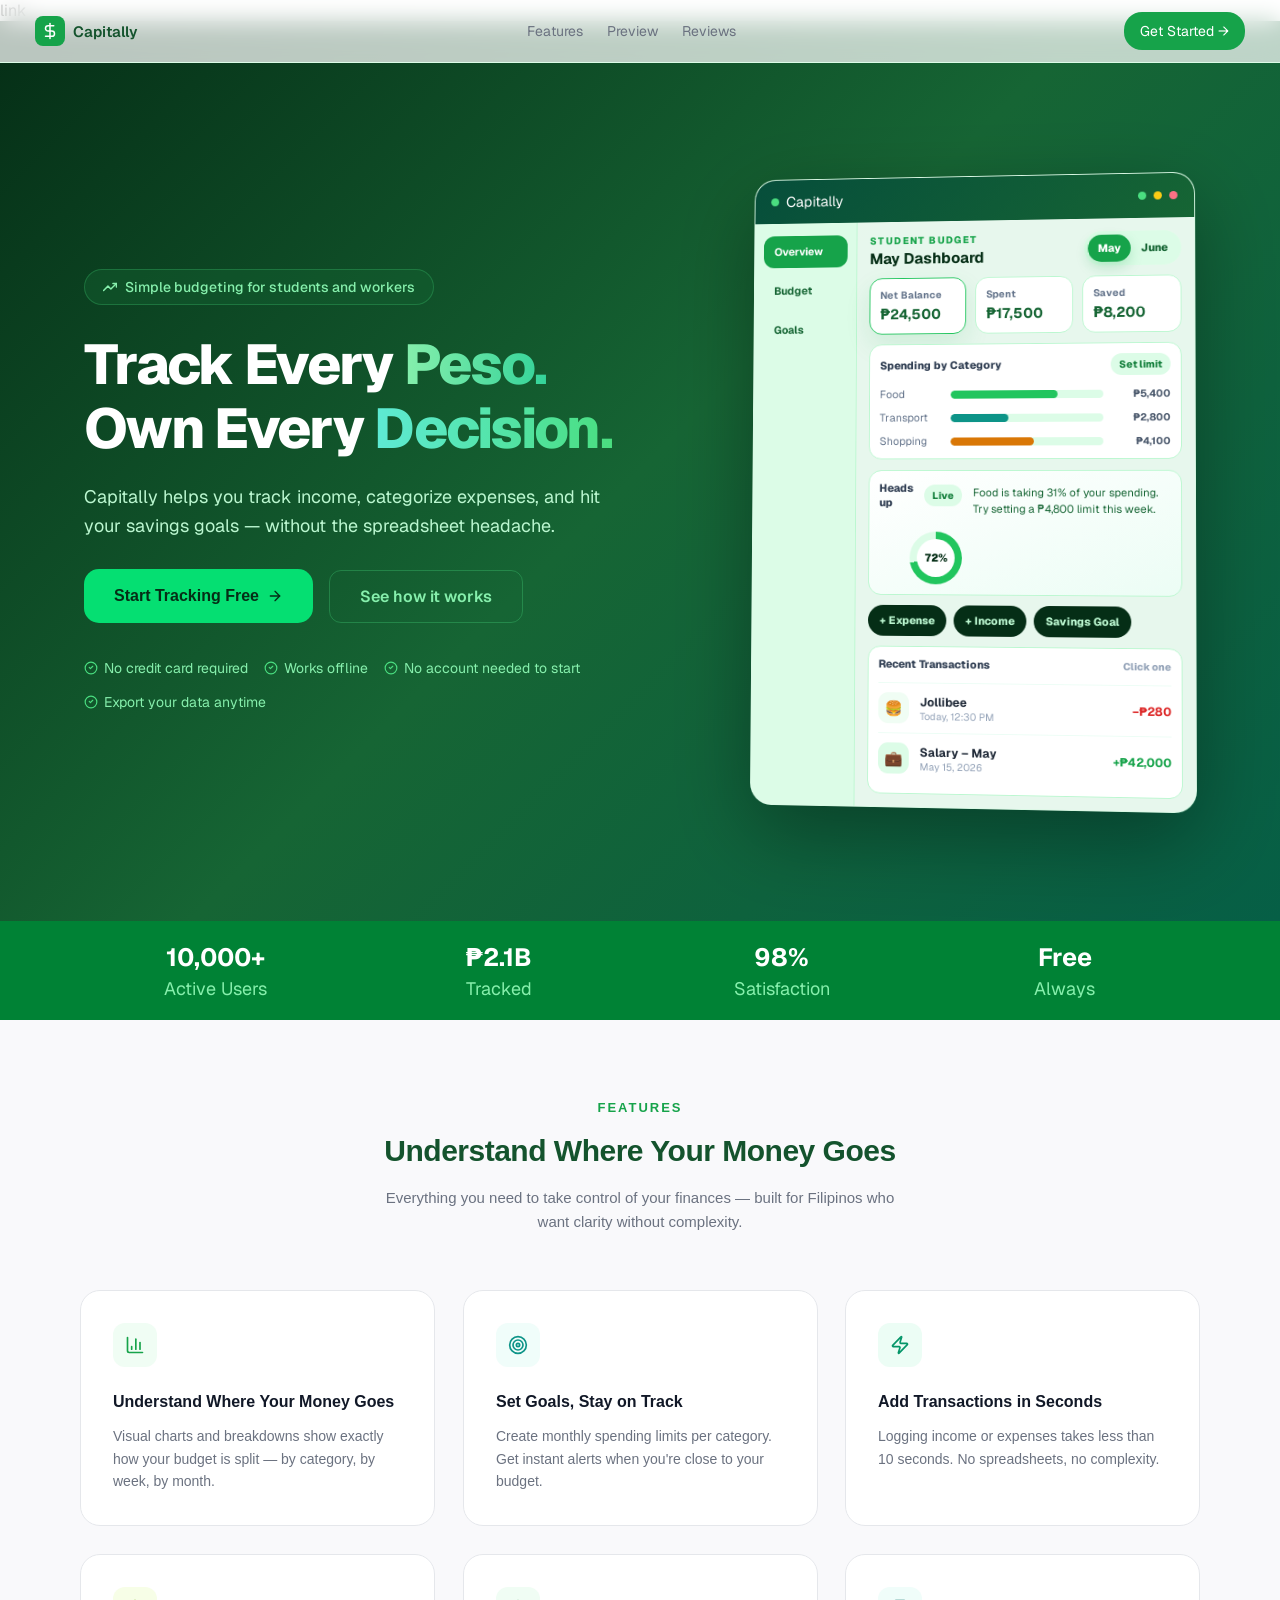
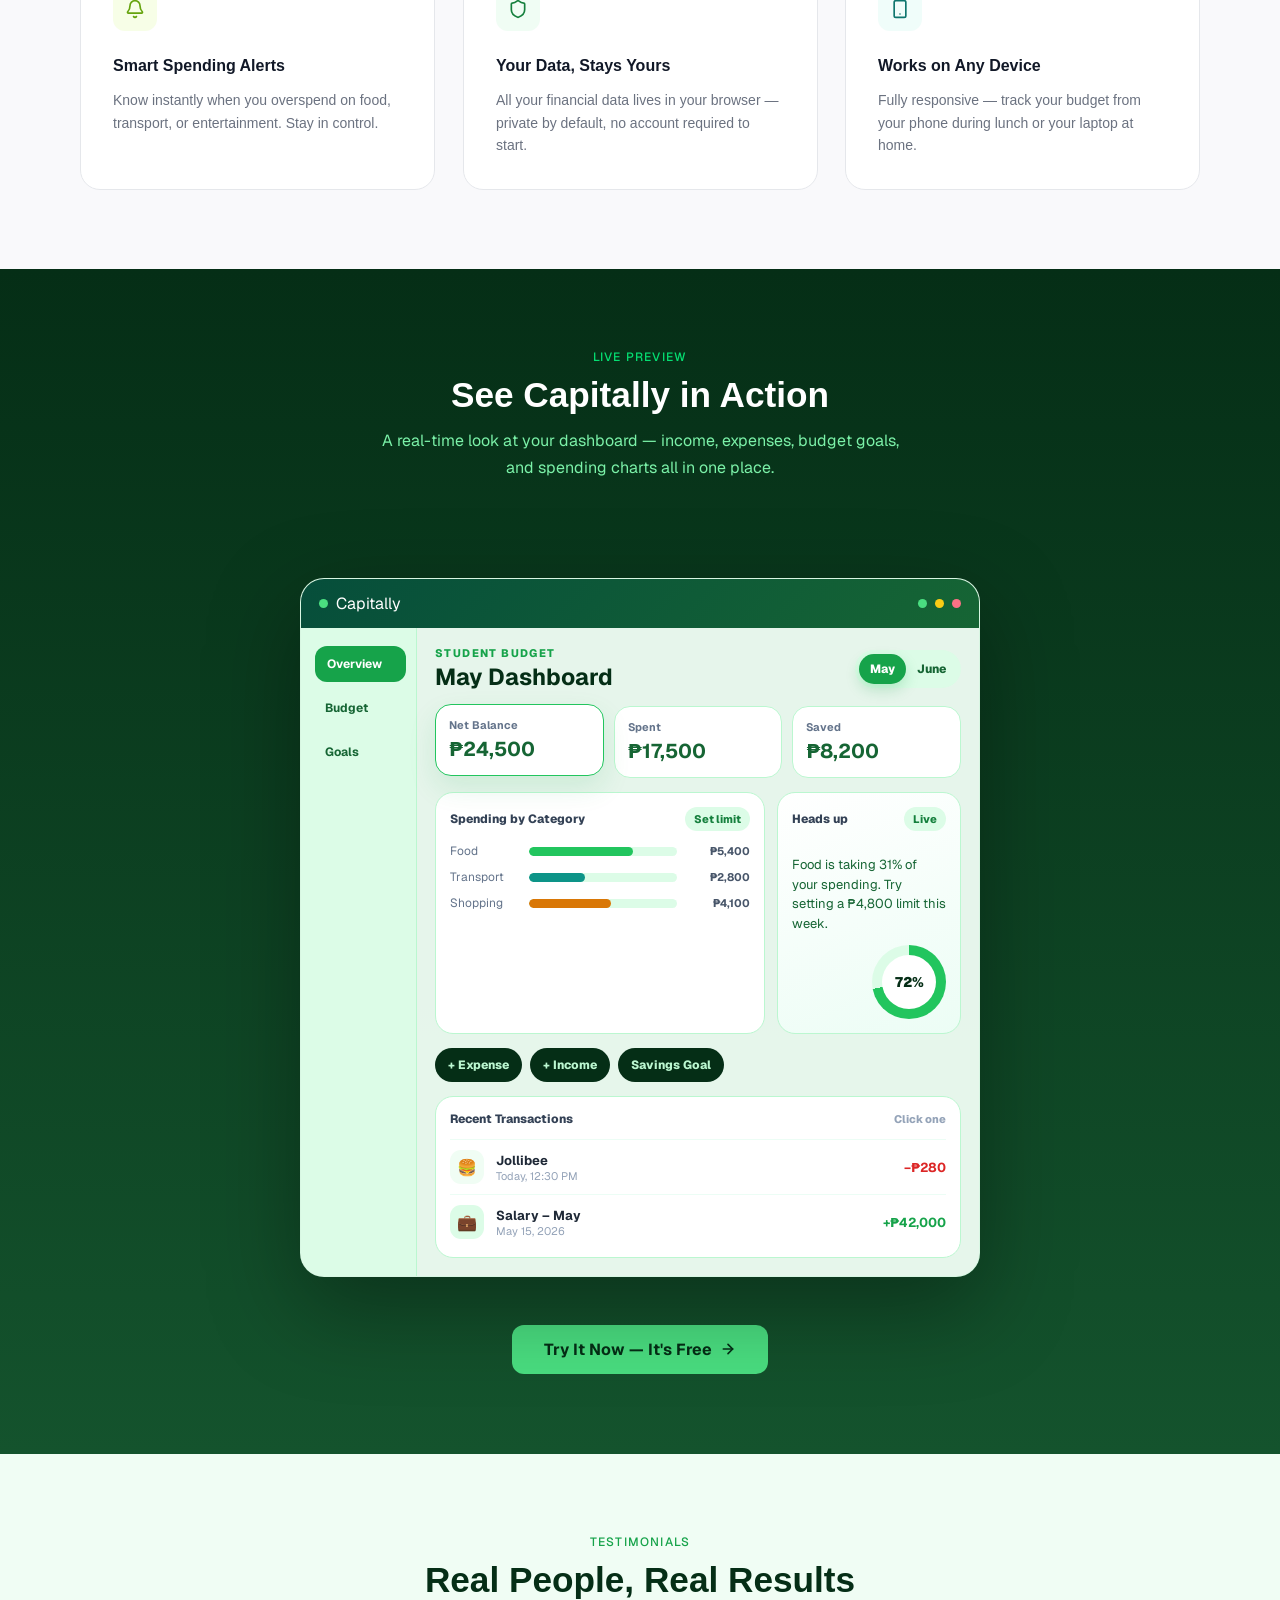
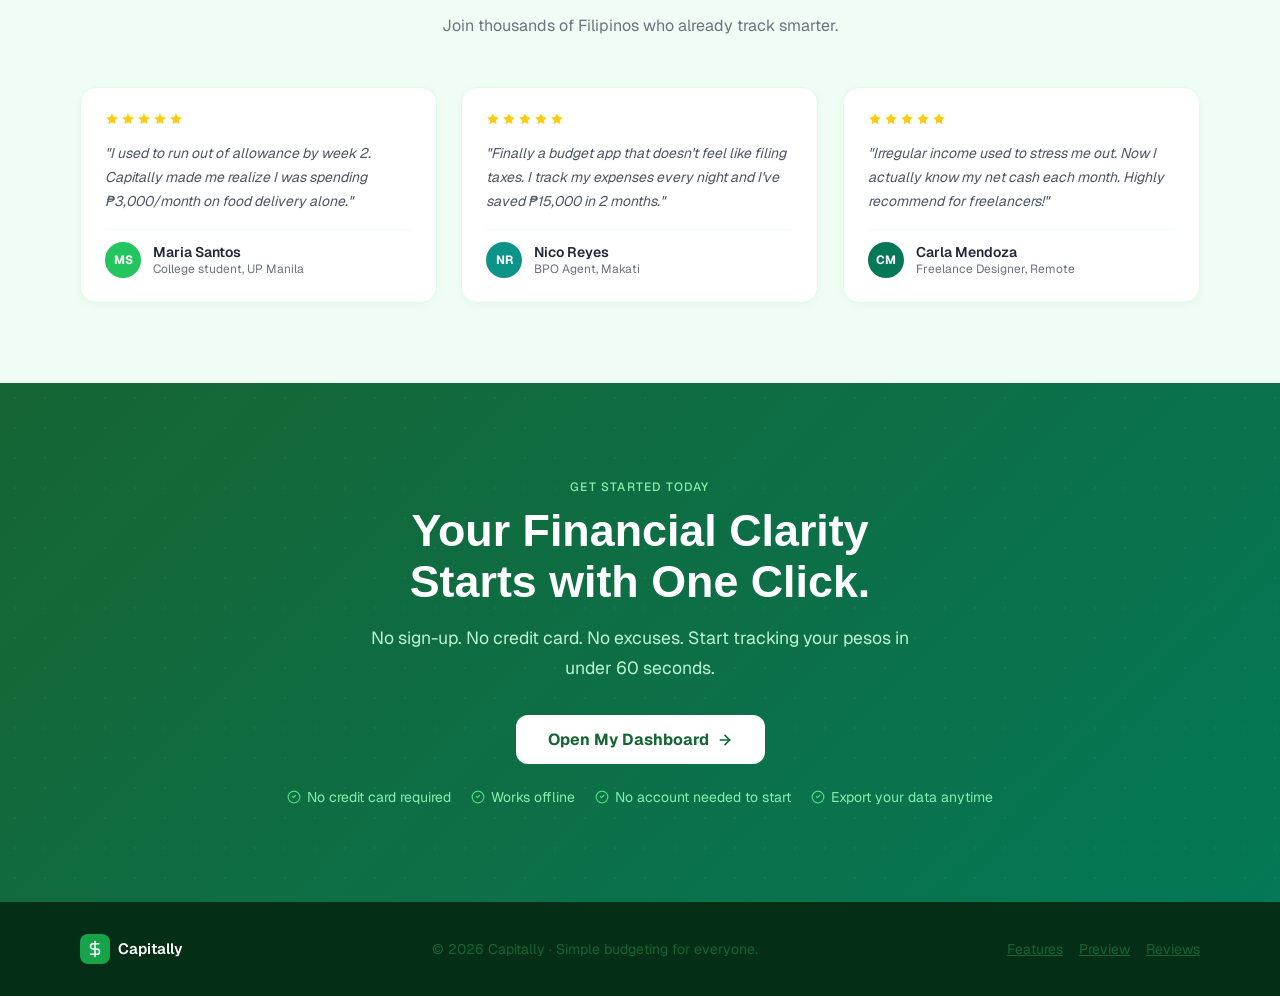
==== index.html @ 7c30ce35 "fix entry file to index.html" ====
﻿<!doctype html>
<html lang="en">
  <head>
    <meta charset="UTF-8" />
    <meta name="viewport" content="width=device-width, initial-scale=1.0" />
    <title>Capitally</title>
    <link rel="stylesheet" href="style.css" />
    link
  </head>
  <body>
    <!-- NAV BAR -->
    <nav class="navbar">
      <div class="nav-inner">
        <div class="nav-logo">
          <div class="logo-icon">
            <svg
              xmlns="http://www.w3.org/2000/svg"
              width="18"
              height="18"
              viewBox="0 0 24 24"
              fill="none"
              stroke="currentColor"
              stroke-width="2"
              stroke-linecap="round"
              stroke-linejoin="round"
            >
              <line x1="12" x2="12" y1="2" y2="22"></line>
              <path
                d="M17 5H9.5a3.5 3.5 0 0 0 0 7h5a3.5 3.5 0 0 1 0 7H6"
              ></path>
            </svg>
          </div>
          <span class="logo-text">Capitally</span>
        </div>
        <div class="nav-links">
          <a href="#features">Features</a>
          <a href="#preview">Preview</a>
          <a href="#Testimonials">Reviews</a>
        </div>
        <a href="./website/index.html" class="nav-btn">Get Started →</a>

        <!-- Hamburger button — visible only on mobile (controlled by CSS) -->
        <button id="hamburger-btn" class="hamburger-btn" aria-label="Open menu">
          <span></span>
          <span></span>
          <span></span>
        </button>
      </div>
    </nav>

    <!-- HERO SECTION -->
    <section class="hero-section" id="home">
      <div class="hero-inner">
        <!-- LEFT: Text Content -->
        <div class="hero-left">
          <a href="#" class="budget-pill anim-fade-up">
            <svg
              class="trend-icon"
              xmlns="http://www.w3.org/2000/svg"
              viewBox="0 0 24 24"
              fill="none"
              stroke="currentColor"
              stroke-width="2.5"
              stroke-linecap="round"
              stroke-linejoin="round"
            >
              <polyline points="23 6 13.5 15.5 8.5 10.5 1 18"></polyline>
              <polyline points="17 6 23 6 23 12"></polyline>
            </svg>
            <span class="pill-text"
              >Simple budgeting for students and workers</span
            >
          </a>

          <div class="hero-content anim-fade-up delay-1">
            <h1 class="hero-headline">
              Track Every <span class="text-gradient gradient-peso">Peso.</span
              ><br />
              Own Every
              <span class="text-gradient gradient-decision">Decision.</span>
            </h1>
            <p class="hero-subheadline">
              Capitally helps you track income, categorize expenses, and hit
              your savings goals — without the spreadsheet headache.
            </p>
          </div>

          <div class="cta-group anim-fade-up delay-2">
            <button class="btn-tracking" onclick="window.open('lol.html', '_blank')">
              Start Tracking Free
              <span class="arrow-icon"></span>
            </button>
            <a href="#preview" class="btn-secondary">See how it works</a>
          </div>

          <div class="perks-container">
            <div class="perk-item anim-fade-up delay-4">
              <span class="icon-check"></span>No credit card required
            </div>
            <div class="perk-item anim-fade-up delay-5">
              <span class="icon-check"></span>Works offline
            </div>
            <div class="perk-item anim-fade-up delay-6">
              <span class="icon-check"></span>No account needed to start
            </div>
            <div class="perk-item anim-fade-up delay-7">
              <span class="icon-check"></span>Export your data anytime
            </div>
          </div>
        </div>
        <div class="hero-right">
          <div class="cap-mockup cap-mockup-hero" data-cap-mockup>
  <div class="cap-window-bar">
    <div class="cap-window-brand">
      <span class="cap-brand-dot"></span>
      <span>Capitally</span>
    </div>
    <div class="cap-window-actions" aria-hidden="true">
      <span></span><span></span><span></span>
    </div>
  </div>

  <div class="cap-app-shell">
    <aside class="cap-sidebar">
      <button class="cap-nav-item is-active" type="button" data-panel="overview">Overview</button>
      <button class="cap-nav-item" type="button" data-panel="budget">Budget</button>
      <button class="cap-nav-item" type="button" data-panel="goals">Goals</button>
    </aside>

    <div class="cap-dashboard">
      <div class="cap-topline">
        <div>
          <span class="cap-kicker">Student Budget</span>
          <h3 class="cap-title">May Dashboard</h3>
        </div>
        <div class="cap-month-tabs" aria-label="Choose dashboard month">
          <button class="cap-month is-active" type="button" data-month="may">May</button>
          <button class="cap-month" type="button" data-month="june">June</button>
        </div>
      </div>

      <div class="cap-summary-grid">
        <button class="cap-summary-card is-active" type="button" data-summary="balance">
          <span>Net Balance</span>
          <strong data-balance>₱24,500</strong>
        </button>
        <button class="cap-summary-card" type="button" data-summary="spent">
          <span>Spent</span>
          <strong data-spent>₱17,500</strong>
        </button>
        <button class="cap-summary-card" type="button" data-summary="saved">
          <span>Saved</span>
          <strong data-saved>₱8,200</strong>
        </button>
      </div>

      <div class="cap-preview-grid">
        <section class="cap-panel cap-chart-panel">
          <div class="cap-panel-head">
            <span>Spending by Category</span>
            <button class="cap-chip" type="button" data-action="budget">Set limit</button>
          </div>
          <div class="cap-bar-row">
            <span>Food</span>
            <div class="cap-bar-track"><div class="cap-bar-fill" data-bar="food"></div></div>
            <strong data-food>₱5,400</strong>
          </div>
          <div class="cap-bar-row">
            <span>Transport</span>
            <div class="cap-bar-track"><div class="cap-bar-fill teal" data-bar="transport"></div></div>
            <strong data-transport>₱2,800</strong>
          </div>
          <div class="cap-bar-row">
            <span>Shopping</span>
            <div class="cap-bar-track"><div class="cap-bar-fill amber" data-bar="shopping"></div></div>
            <strong data-shopping>₱4,100</strong>
          </div>
        </section>

        <section class="cap-panel cap-insight-panel">
          <div class="cap-panel-head">
            <span>Heads up</span>
            <span class="cap-live-dot">Live</span>
          </div>
          <p data-message>Food is taking 31% of your spending. Try setting a ₱4,800 limit this week.</p>
          <div class="cap-progress-ring" aria-hidden="true"><span data-score>72%</span></div>
        </section>
      </div>

      <div class="cap-actions">
        <button type="button" data-action="expense">+ Expense</button>
        <button type="button" data-action="income">+ Income</button>
        <button type="button" data-action="goal">Savings Goal</button>
      </div>

      <section class="cap-panel cap-transaction-panel">
        <div class="cap-panel-head">
          <span>Recent Transactions</span>
          <span class="cap-muted">Click one</span>
        </div>
        <button class="cap-transaction" type="button" data-transaction="food">
          <span class="cap-txn-icon food">🍔</span>
          <span><strong>Jollibee</strong><small>Today, 12:30 PM</small></span>
          <b>−₱280</b>
        </button>
        <button class="cap-transaction" type="button" data-transaction="salary">
          <span class="cap-txn-icon income">💼</span>
          <span><strong>Salary – May</strong><small>May 15, 2026</small></span>
          <b class="income">+₱42,000</b>
        </button>
      </section>
    </div>
  </div>
</div>
        </div>
      </div>
    </section>

    <section class="stats">
      <div class="stats-grid">
        <div class="stat-item anim-pop delay-1">
          <p class="stat-number">10,000+</p>
          <p class="stat-label">Active Users</p>
        </div>

        <div class="stat-item anim-pop delay-2">
          <p class="stat-number">₱2.1B</p>
          <p class="stat-label">Tracked</p>
        </div>

        <div class="stat-item anim-pop delay-3">
          <p class="stat-number">98%</p>
          <p class="stat-label">Satisfaction</p>
        </div>

        <div class="stat-item anim-pop delay-4">
          <p class="stat-number">Free</p>
          <p class="stat-label">Always</p>
        </div>
      </div>
    </section>

    <!-- 2ND SECTION FEATURES -->
  <section id="features" class="features-section">
    <div class="features-container">
      
      <!-- Section Header -->
      <div class="features-header">
        <span class="features-badge anim-fade-up">Features</span>
        <h2 class="features-title anim-fade-up delay-1">Understand Where Your Money Goes</h2>
        <p class="features-subtitle anim-fade-up delay-2">Everything you need to take control of your finances — built for Filipinos who want clarity without complexity.</p>
      </div>

      <!-- Features Grid -->
      <div class="features-grid">
        
        <!-- Feature Card 1 -->
        <div class="feature-card anim-pop delay-1">
          <div class="icon-wrapper icon-chart"></div>
          <h4 class="card-title">Understand Where Your Money Goes</h4>
          <p class="card-description">Visual charts and breakdowns show exactly how your budget is split — by category, by week, by month.</p>
        </div>

        <!-- Feature Card 2 -->
        <div class="feature-card anim-pop delay-2">
          <div class="icon-wrapper icon-target"></div>
          <h4 class="card-title">Set Goals, Stay on Track</h4>
          <p class="card-description">Create monthly spending limits per category. Get instant alerts when you're close to your budget.</p>
        </div>

        <!-- Feature Card 3 -->
        <div class="feature-card anim-pop delay-3">
          <div class="icon-wrapper icon-zap"></div>
          <h4 class="card-title">Add Transactions in Seconds</h4>
          <p class="card-description">Logging income or expenses takes less than 10 seconds. No spreadsheets, no complexity.</p>
        </div>

        <!-- Feature Card 4 -->
        <div class="feature-card anim-pop delay-4">
          <div class="icon-wrapper icon-bell"></div>
          <h4 class="card-title">Smart Spending Alerts</h4>
          <p class="card-description">Know instantly when you overspend on food, transport, or entertainment. Stay in control.</p>
        </div>

        <!-- Feature Card 5 -->
        <div class="feature-card anim-pop delay-5">
          <div class="icon-wrapper icon-shield"></div>
          <h4 class="card-title">Your Data, Stays Yours</h4>
          <p class="card-description">All your financial data lives in your browser — private by default, no account required to start.</p>
        </div>

        <!-- Feature Card 6 -->
        <div class="feature-card anim-pop delay-6">
          <div class="icon-wrapper icon-smartphone"></div>
          <h4 class="card-title">Works on Any Device</h4>
          <p class="card-description">Fully responsive — track your budget from your phone during lunch or your laptop at home.</p>
        </div>

      </div>
    </div>
  </section>

    <!-- PREVIEW -->
<section class="preview-section" id="preview">
  <div class="preview-inner">
    <div class="section-head">
      <span class="section-eyebrow anim-fade-up" style="color:#05df72">Live Preview</span>
      <h2 class="section-title anim-fade-up delay-1" style="color:white">See Capitally in Action</h2>
      <p class="section-sub anim-fade-up delay-2" style="color:#7bf1a8">A real-time look at your dashboard — income, expenses, budget goals, and spending charts all in one place.</p>
    </div>
 
    <div class="preview-mockup-wrap anim-fade delay-1">
      <div class="cap-mockup cap-mockup-preview" data-cap-mockup>
  <div class="cap-window-bar">
    <div class="cap-window-brand">
      <span class="cap-brand-dot"></span>
      <span>Capitally</span>
    </div>
    <div class="cap-window-actions" aria-hidden="true">
      <span></span><span></span><span></span>
    </div>
  </div>

  <div class="cap-app-shell">
    <aside class="cap-sidebar">
      <button class="cap-nav-item is-active" type="button" data-panel="overview">Overview</button>
      <button class="cap-nav-item" type="button" data-panel="budget">Budget</button>
      <button class="cap-nav-item" type="button" data-panel="goals">Goals</button>
    </aside>

    <div class="cap-dashboard">
      <div class="cap-topline">
        <div>
          <span class="cap-kicker">Student Budget</span>
          <h3 class="cap-title">May Dashboard</h3>
        </div>
        <div class="cap-month-tabs" aria-label="Choose dashboard month">
          <button class="cap-month is-active" type="button" data-month="may">May</button>
          <button class="cap-month" type="button" data-month="june">June</button>
        </div>
      </div>

      <div class="cap-summary-grid">
        <button class="cap-summary-card is-active" type="button" data-summary="balance">
          <span>Net Balance</span>
          <strong data-balance>₱24,500</strong>
        </button>
        <button class="cap-summary-card" type="button" data-summary="spent">
          <span>Spent</span>
          <strong data-spent>₱17,500</strong>
        </button>
        <button class="cap-summary-card" type="button" data-summary="saved">
          <span>Saved</span>
          <strong data-saved>₱8,200</strong>
        </button>
      </div>

      <div class="cap-preview-grid">
        <section class="cap-panel cap-chart-panel">
          <div class="cap-panel-head">
            <span>Spending by Category</span>
            <button class="cap-chip" type="button" data-action="budget">Set limit</button>
          </div>
          <div class="cap-bar-row">
            <span>Food</span>
            <div class="cap-bar-track"><div class="cap-bar-fill" data-bar="food"></div></div>
            <strong data-food>₱5,400</strong>
          </div>
          <div class="cap-bar-row">
            <span>Transport</span>
            <div class="cap-bar-track"><div class="cap-bar-fill teal" data-bar="transport"></div></div>
            <strong data-transport>₱2,800</strong>
          </div>
          <div class="cap-bar-row">
            <span>Shopping</span>
            <div class="cap-bar-track"><div class="cap-bar-fill amber" data-bar="shopping"></div></div>
            <strong data-shopping>₱4,100</strong>
          </div>
        </section>

        <section class="cap-panel cap-insight-panel">
          <div class="cap-panel-head">
            <span>Heads up</span>
            <span class="cap-live-dot">Live</span>
          </div>
          <p data-message>Food is taking 31% of your spending. Try setting a ₱4,800 limit this week.</p>
          <div class="cap-progress-ring" aria-hidden="true"><span data-score>72%</span></div>
        </section>
      </div>

      <div class="cap-actions">
        <button type="button" data-action="expense">+ Expense</button>
        <button type="button" data-action="income">+ Income</button>
        <button type="button" data-action="goal">Savings Goal</button>
      </div>

      <section class="cap-panel cap-transaction-panel">
        <div class="cap-panel-head">
          <span>Recent Transactions</span>
          <span class="cap-muted">Click one</span>
        </div>
        <button class="cap-transaction" type="button" data-transaction="food">
          <span class="cap-txn-icon food">🍔</span>
          <span><strong>Jollibee</strong><small>Today, 12:30 PM</small></span>
          <b>−₱280</b>
        </button>
        <button class="cap-transaction" type="button" data-transaction="salary">
          <span class="cap-txn-icon income">💼</span>
          <span><strong>Salary – May</strong><small>May 15, 2026</small></span>
          <b class="income">+₱42,000</b>
        </button>
      </section>
    </div>
  </div>
</div>
    </div>
 
    <button class="btn-primary-lg" onclick="alert('App coming soon!')">
      Try It Now — It's Free
      <svg viewBox="0 0 24 24" fill="none" stroke="currentColor" stroke-width="2.5" stroke-linecap="round" stroke-linejoin="round" style="width:16px;height:16px"><line x1="5" y1="12" x2="19" y2="12"/><polyline points="12 5 19 12 12 19"/></svg>
    </button>
  </div>
</section>

    <!-- TESTIMONIALS -->
<section class="testimonials-section" id="Testimonials">
  <div class="container">
    <div class="section-head">
      <span class="section-eyebrow anim-fade-up">Testimonials</span>
      <h2 class="section-title anim-fade-up delay-1">Real People, Real Results</h2>
      <p class="section-sub anim-fade-up delay-2">Join thousands of Filipinos who already track smarter.</p>
    </div>
    <div class="testimonials-grid">
 
      <div class="testimonial-card anim-pop delay-1">
        <div class="stars">
          <svg viewBox="0 0 24 24"><polygon points="12 2 15.09 8.26 22 9.27 17 14.14 18.18 21.02 12 17.77 5.82 21.02 7 14.14 2 9.27 8.91 8.26 12 2"/></svg>
          <svg viewBox="0 0 24 24"><polygon points="12 2 15.09 8.26 22 9.27 17 14.14 18.18 21.02 12 17.77 5.82 21.02 7 14.14 2 9.27 8.91 8.26 12 2"/></svg>
          <svg viewBox="0 0 24 24"><polygon points="12 2 15.09 8.26 22 9.27 17 14.14 18.18 21.02 12 17.77 5.82 21.02 7 14.14 2 9.27 8.91 8.26 12 2"/></svg>
          <svg viewBox="0 0 24 24"><polygon points="12 2 15.09 8.26 22 9.27 17 14.14 18.18 21.02 12 17.77 5.82 21.02 7 14.14 2 9.27 8.91 8.26 12 2"/></svg>
          <svg viewBox="0 0 24 24"><polygon points="12 2 15.09 8.26 22 9.27 17 14.14 18.18 21.02 12 17.77 5.82 21.02 7 14.14 2 9.27 8.91 8.26 12 2"/></svg>
        </div>
        <blockquote>"I used to run out of allowance by week 2. Capitally made me realize I was spending ₱3,000/month on food delivery alone."</blockquote>
        <div class="testimonial-author">
          <div class="avatar" style="background:#22c55e">MS</div>
          <div>
            <div class="author-name">Maria Santos</div>
            <div class="author-role">College student, UP Manila</div>
          </div>
        </div>
      </div>
 
      <div class="testimonial-card anim-pop delay-2">
        <div class="stars">
          <svg viewBox="0 0 24 24"><polygon points="12 2 15.09 8.26 22 9.27 17 14.14 18.18 21.02 12 17.77 5.82 21.02 7 14.14 2 9.27 8.91 8.26 12 2"/></svg>
          <svg viewBox="0 0 24 24"><polygon points="12 2 15.09 8.26 22 9.27 17 14.14 18.18 21.02 12 17.77 5.82 21.02 7 14.14 2 9.27 8.91 8.26 12 2"/></svg>
          <svg viewBox="0 0 24 24"><polygon points="12 2 15.09 8.26 22 9.27 17 14.14 18.18 21.02 12 17.77 5.82 21.02 7 14.14 2 9.27 8.91 8.26 12 2"/></svg>
          <svg viewBox="0 0 24 24"><polygon points="12 2 15.09 8.26 22 9.27 17 14.14 18.18 21.02 12 17.77 5.82 21.02 7 14.14 2 9.27 8.91 8.26 12 2"/></svg>
          <svg viewBox="0 0 24 24"><polygon points="12 2 15.09 8.26 22 9.27 17 14.14 18.18 21.02 12 17.77 5.82 21.02 7 14.14 2 9.27 8.91 8.26 12 2"/></svg>
        </div>
        <blockquote>"Finally a budget app that doesn't feel like filing taxes. I track my expenses every night and I've saved ₱15,000 in 2 months."</blockquote>
        <div class="testimonial-author">
          <div class="avatar" style="background:#0d9488">NR</div>
          <div>
            <div class="author-name">Nico Reyes</div>
            <div class="author-role">BPO Agent, Makati</div>
          </div>
        </div>
      </div>
 
      <div class="testimonial-card anim-pop delay-3">
        <div class="stars">
          <svg viewBox="0 0 24 24"><polygon points="12 2 15.09 8.26 22 9.27 17 14.14 18.18 21.02 12 17.77 5.82 21.02 7 14.14 2 9.27 8.91 8.26 12 2"/></svg>
          <svg viewBox="0 0 24 24"><polygon points="12 2 15.09 8.26 22 9.27 17 14.14 18.18 21.02 12 17.77 5.82 21.02 7 14.14 2 9.27 8.91 8.26 12 2"/></svg>
          <svg viewBox="0 0 24 24"><polygon points="12 2 15.09 8.26 22 9.27 17 14.14 18.18 21.02 12 17.77 5.82 21.02 7 14.14 2 9.27 8.91 8.26 12 2"/></svg>
          <svg viewBox="0 0 24 24"><polygon points="12 2 15.09 8.26 22 9.27 17 14.14 18.18 21.02 12 17.77 5.82 21.02 7 14.14 2 9.27 8.91 8.26 12 2"/></svg>
          <svg viewBox="0 0 24 24"><polygon points="12 2 15.09 8.26 22 9.27 17 14.14 18.18 21.02 12 17.77 5.82 21.02 7 14.14 2 9.27 8.91 8.26 12 2"/></svg>
        </div>
        <blockquote>"Irregular income used to stress me out. Now I actually know my net cash each month. Highly recommend for freelancers!"</blockquote>
        <div class="testimonial-author">
          <div class="avatar" style="background:#047857">CM</div>
          <div>
            <div class="author-name">Carla Mendoza</div>
            <div class="author-role">Freelance Designer, Remote</div>
          </div>
        </div>
      </div>
 
    </div>
  </div>
</section>
 
<!-- FINAL CTA -->
<section class="cta-section">
  <div class="cta-inner">
    <span class="section-eyebrow anim-fade-up" style="color: #86efac;">Get Started Today</span>
    <h2 class="section-title anim-fade-up delay-1">Your Financial Clarity<br>Starts with One Click.</h2>
    <p class="section-sub anim-fade-up delay-2">No sign-up. No credit card. No excuses. Start tracking your pesos in under 60 seconds.</p>
    <div class="cta-btns anim-pop delay-3">
      <button class="btn-white" onclick="alert('App coming soon!')">
        Open My Dashboard
        <svg viewBox="0 0 24 24" fill="none" stroke="currentColor" stroke-width="2.5" stroke-linecap="round" stroke-linejoin="round" style="width:16px;height:16px"><line x1="5" y1="12" x2="19" y2="12"/><polyline points="12 5 19 12 12 19"/></svg>
      </button>
    </div>
    <div class="cta-checks">
      <div class="perk-item anim-fade-up delay-4">
              <span class="icon-check"></span>No credit card required
      </div>
      <div class="perk-item anim-fade-up delay-5">
              <span class="icon-check"></span>Works offline
      </div>
      <div class="perk-item anim-fade-up delay-6">
              <span class="icon-check"></span>No account needed to start
      </div>
      <div class="perk-item anim-fade-up delay-7">
              <span class="icon-check"></span>Export your data anytime
      </div>
    </div>
  </div>
</section>
 
<!-- FOOTER -->
<footer>
  <div class="inner">
    <div class="footer-logo">
      <!-- Same structure as the navbar logo -->
      <div class="logo-icon">
        <svg
          xmlns="http://www.w3.org/2000/svg"
          width="18"
          height="18"
          viewBox="0 0 24 24"
          fill="none"
          stroke="currentColor"
          stroke-width="2"
          stroke-linecap="round"
          stroke-linejoin="round"
        >
          <line x1="12" x2="12" y1="2" y2="22"></line>
          <path d="M17 5H9.5a3.5 3.5 0 0 0 0 7h5a3.5 3.5 0 0 1 0 7H6"></path>
        </svg>
      </div>
      <span class="logo-text">Capitally</span>
    </div>
    <p class="copy">© 2026 Capitally · Simple budgeting for everyone.</p>
    <div class="footer-links">
      <a href="#features">Features</a>
      <a href="#preview">Preview</a>
      <a href="#Testimonials">Reviews</a>
    </div>
  </div>
</footer>
<script src="index.js"></script>
  </body>
</html>
---- style.css ----
﻿/* IMPORT */
@import url('https://fonts.googleapis.com/css2?family=Geist:wght@400;500;600;700&display=swap');


/* ROOT */
:root {
  --main-font: 'Geist', ui-sans-serif, system-ui, sans-serif;
  --radius: 0.75rem;
  --radius-xl: 1rem;
}


/* RESET BASE */
*, *::before, *::after {
  box-sizing: border-box;
  margin: 0;
  padding: 0;
}

html {
  font-size: 16px;
  scroll-behavior: smooth;
}

body {
  margin: 0;
  padding: 0;
  font-family: 'Geist', ui-sans-serif, system-ui, sans-serif;
}


/* NAVBAR */
.navbar {
  position: fixed;
  top: 0;
  left: 0;
  right: 0;
  z-index: 100;
  background: rgba(255, 255, 255, 0.726);
  backdrop-filter: blur(12px);
  border-bottom: 1px solid #dcfce7;
}

.nav-inner {
  margin: 0 auto;
  padding: 12px 20px;
  display: flex;
  max-width: 1250px;
  align-items: center;
  justify-content: space-between;
}

.nav-logo {
  display: flex;
  align-items: center;
  gap: 8px;
}

.logo-icon {
  background: #16a34a;
  color: white;
  padding: 6px;
  border-radius: 8px;
  display: flex;
  align-items: center;
  justify-content: center;
}

.logo-text {
  font-weight: 600;
  color: #14532d;
  font-size: 15px;
}

.nav-links {
  display: flex;
  gap: 24px;
}

.nav-links a {
  text-decoration: none;
  color: #6b7280;
  font-size: 14px;
  transition: color 0.2s;
}

.nav-links a:hover {
  color: #15803d;
}

.nav-btn {
  background: #16a34a;
  color: white;
  padding: 10px 16px;
  border-radius: 18px;
  font-size: 14px;
  text-decoration: none;
  transition: background 0.2s;
}

.nav-btn:hover {
  background: #15803d;
}

.logo {
  display: flex;
  align-items: center;
  gap: 10px;
  flex-shrink: 0;
}

.logo h1 {
  margin: 0;
  color: #14532d;
}

.logo-cat {
  width: 50px;
  height: 50px;
  object-fit: cover;
  border-radius: 50%;
}

.header-btn {
  flex-shrink: 0;
}

.header-btn a {
  text-decoration: none;
  background-color: #05df72;
  color: white;
  padding: 10px 20px;
  border-radius: 15px;
  font-weight: bold;
  transition: 0.3s;
}

.header-btn a:hover {
  background-color: #16a34a;
}


/* â”€â”€â”€â”€â”€â”€â”€â”€â”€â”€â”€â”€â”€â”€â”€â”€â”€â”€â”€â”€â”€â”€â”€â”€â”€â”€â”€â”€â”€â”€â”€â”€â”€â”€â”€â”€â”€â”€â”€â”€â”€â”€â”€â”€â”€
   HERO
â”€â”€â”€â”€â”€â”€â”€â”€â”€â”€â”€â”€â”€â”€â”€â”€â”€â”€â”€â”€â”€â”€â”€â”€â”€â”€â”€â”€â”€â”€â”€â”€â”€â”€â”€â”€â”€â”€â”€â”€â”€â”€â”€â”€â”€ */
.hero-section {
  background: linear-gradient(135deg, #052e16, #166534, #065f46);
  min-height: 100vh;
  display: flex;
  align-items: center;
  justify-content: center;
  font-family: 'Geist', ui-sans-serif, system-ui, sans-serif;
  box-sizing: border-box;
}

.hero-inner {
  display: flex;
  flex-direction: row;
  align-items: center;
  justify-content: space-between;
  gap: 60px;
  width: 100%;
  max-width: 1200px;
}

.hero-left {
  display: flex;
  flex-direction: column;
  align-items: flex-start;
  gap: 28px;
  flex: 1;
}

.hero-right {
  flex-shrink: 0;
  display: flex;
  align-items: center;
  justify-content: center;
}

.hero-gif {
  width: 600px;
  height: auto;
  border-radius: 20px;
}

.hero h1 {
  color: white;
  font-size: 36px;
  margin-bottom: 20px;
}

.hero p {
  color: white;
  font-size: 18px;
  margin-bottom: 30px;
}

.hero a {
  text-decoration: none;
  background-color: #22c55e;
  color: rgb(9, 9, 9);
  padding: 15px 30px;
  border-radius: 8px;
  font-weight: bold;
  transition: 0.3s;
}

.pill-container {
  padding: 40px;
  display: flex;
  justify-content: center;
  align-items: center;
  font-family: -apple-system, BlinkMacSystemFont, "Segoe UI", Roboto, sans-serif;
}

.budget-pill {
  display: inline-flex;
  align-items: center;
  gap: 8px;
  background-color: rgba(22, 101, 52, 0.4);
  border: 1px solid rgba(74, 222, 128, 0.25);
  border-radius: 9999px;
  padding: 8px 18px;
  color: #86efac;
  text-decoration: none;
  font-size: 14px;
  font-weight: 500;
  transition: all 0.2s ease-in-out;
}

.budget-pill:hover {
  background-color: rgba(6, 84, 41, 0.9);
  border-color: #109649;
  color: #6effa3;
  box-shadow: 0 0 15px rgba(82, 224, 133, 0.15);
  transform: translateY(-1px);
}

.budget-pill:active {
  transform: translateY(0);
}

.trend-icon {
  width: 14px;
  height: 14px;
  flex-shrink: 0;
}

.hero-content {
  max-width: 720px;
}

.hero-content-light {
  max-width: 800px;
  font-family: -apple-system, BlinkMacSystemFont, sans-serif;
}

.hero-headline {
  color: #ffffff;
  font-size: clamp(35px, 5vw, 56px);
  font-weight: 800;
  line-height: 1.15;
  letter-spacing: -0.03em;
  margin: 0 0 20px 0;
  text-align: left;
}

.text-gradient {
  display: inline-block;
}

.gradient-peso {
  background: linear-gradient(to right, #86efac, #34d399);
  -webkit-background-clip: text;
  background-clip: text;
  -webkit-text-fill-color: transparent;
  color: transparent;
}

.gradient-decision {
  background: linear-gradient(to right, #5eead4, #4ade80);
  -webkit-background-clip: text;
  background-clip: text;
  -webkit-text-fill-color: transparent;
  color: transparent;
}

.hero-subheadline {
  color: #bbf7d0;
  font-size: 18px;
  line-height: 1.625;
  max-width: 540px;
  margin: 0;
  text-align: left;
}

.cta-group {
  display: flex;
  flex-wrap: wrap;
  justify-content: flex-start;
  align-items: center;
  gap: 16px;
}

.btn-tracking {
  display: inline-flex;
  align-items: center;
  gap: 8px;
  padding: 18px 30px;
  border-radius: 15px;
  border: none;
  cursor: pointer;
  background-color: #05df72;
  color: #052e16;
  font-weight: 550;
  font-size: 16px;
  transition: all 0.15s ease-in-out;
}

.btn-tracking:hover {
  background-color: #86efac;
  transform: translateY(-2px);
  box-shadow: 0 10px 20px rgba(74, 222, 128, 0.3);
}

.btn-tracking:active {
  transform: translateY(0);
}

.arrow-icon {
  width: 16px;
  height: 16px;
  display: inline-block;
  background-image: url("data:image/svg+xml,%3Csvg xmlns='http://www.w3.org/2000/svg' width='16' height='16' viewBox='0 0 24 24' fill='none' stroke='%23052e16' stroke-width='2' stroke-linecap='round' stroke-linejoin='round'%3E%3Cpath d='M5 12h14'%3E%3C/path%3E%3Cpath d='m12 5 7 7-7 7'%3E%3C/path%3E%3C/svg%3E");
  background-repeat: no-repeat;
  background-position: center;
}

.btn-secondary {
  display: inline-flex;
  align-items: center;
  justify-content: center;
  padding: 15px 30px;
  border-radius: 12px;
  border: 1px solid rgba(74, 222, 128, 0.3);
  background: transparent;
  cursor: pointer;
  text-decoration: none;
  color: #86efac;
  font-weight: 600;
  font-size: 16px;
  transition: all 0.15s cubic-bezier(0.4, 0, 0.2, 1);
}

.btn-secondary:hover {
  color: #ffffff;
  border-color: #4ade80;
}

.perks-container {
  display: flex;
  flex-wrap: wrap;
  gap: 16px;
  padding-top: 8px;
  opacity: 1;
  font-family: 'Geist', ui-sans-serif, system-ui, sans-serif;
  box-sizing: border-box;
}

.perk-item {
  display: flex;
  align-items: center;
  gap: 6px;
  color: #86efac;
  font-size: 14px;
  white-space: nowrap;
}

.icon-check {
  width: 14px;
  height: 14px;
  display: inline-block;
  flex-shrink: 0;
  background-image: url("data:image/svg+xml,%3Csvg xmlns='http://www.w3.org/2000/svg' width='14' height='14' viewBox='0 0 24 24' fill='none' stroke='%234ade80' stroke-width='2' stroke-linecap='round' stroke-linejoin='round'%3E%3Ccircle cx='12' cy='12' r='10'%3E%3C/circle%3E%3Cpolyline points='9 11 11 13 15 9'%3E%3C/polyline%3E%3C/svg%3E");
  background-repeat: no-repeat;
  background-position: center;
}

.cta-btn {
  text-decoration: none;
  background-color: #05df72;
  color: #032e15;
  padding: 10px 20px;
  border-radius: 16px;
  font-weight: bold;
  transition: 0.3s;
}


/* â”€â”€â”€â”€â”€â”€â”€â”€â”€â”€â”€â”€â”€â”€â”€â”€â”€â”€â”€â”€â”€â”€â”€â”€â”€â”€â”€â”€â”€â”€â”€â”€â”€â”€â”€â”€â”€â”€â”€â”€â”€â”€â”€â”€â”€
   STATS BAR
â”€â”€â”€â”€â”€â”€â”€â”€â”€â”€â”€â”€â”€â”€â”€â”€â”€â”€â”€â”€â”€â”€â”€â”€â”€â”€â”€â”€â”€â”€â”€â”€â”€â”€â”€â”€â”€â”€â”€â”€â”€â”€â”€â”€â”€ */
.stats {
  display: flex;
  justify-content: space-around;
  align-items: center;
  padding: 20px;
  background: #008235;
  color: white;
  flex-wrap: wrap;
  gap: 20px;
}

.stats-grid {
  display: grid;
  grid-template-columns: repeat(2, minmax(0, 1fr));
  gap: 180px;
  margin: 0 auto;
  text-align: center;
  font-family: 'Geist', ui-sans-serif, system-ui, sans-serif;
  box-sizing: border-box;
}

.stat-item {
  opacity: 1;
  transform: none;
}

.stat-number {
  color: #ffffff;
  font-size: 25px;
  font-weight: 700;
  margin: 0 0 4px 0;
}

.stat-label {
  color: #86efac;
  font-size: 18px;
  margin: 0;
}

.stats-bar {
  background: #15803d;
  padding: 24px 20px;
}

.stats-inner {
  max-width: 900px;
  margin: 0 auto;
  display: grid;
  grid-template-columns: repeat(4, 1fr);
  gap: 24px;
  text-align: center;
}

.stat-num {
  color: white;
  font-family: 'Geist', ui-sans-serif, system-ui, sans-serif;
  font-size: 1.5rem;
  font-weight: 700;
}

@media (min-width: 768px) {
  .stats-grid {
    grid-template-columns: repeat(4, minmax(0, 1fr));
  }
}


/* â”€â”€â”€â”€â”€â”€â”€â”€â”€â”€â”€â”€â”€â”€â”€â”€â”€â”€â”€â”€â”€â”€â”€â”€â”€â”€â”€â”€â”€â”€â”€â”€â”€â”€â”€â”€â”€â”€â”€â”€â”€â”€â”€â”€â”€
   FEATURES
â”€â”€â”€â”€â”€â”€â”€â”€â”€â”€â”€â”€â”€â”€â”€â”€â”€â”€â”€â”€â”€â”€â”€â”€â”€â”€â”€â”€â”€â”€â”€â”€â”€â”€â”€â”€â”€â”€â”€â”€â”€â”€â”€â”€â”€ */
.features-section {
  min-height: 70vh;
  display: flex;
  flex-direction: column;
  justify-content: center;
  align-items: center;
  padding: 80px 24px;
  background-color: #f9f9fb;
  font-family: -apple-system, BlinkMacSystemFont, "Segoe UI", Roboto, Helvetica, Arial, sans-serif;
  box-sizing: border-box;
}

.section-eyebrow {
  color: #16a34a;
  font-size: 12px;
  font-weight: 500;
  text-transform: uppercase;
  letter-spacing: 1.2px;
  display: block;
  margin-bottom: 10px;
}

.section-title {
font-family: 'Syne', sans-serif;
font-size: clamp(1.6rem, 3vw, 2.2rem);
color: #052e16;
margin-bottom: 12px;
}
.section-sub {
color: #6b7280;
max-width: 540px;
margin: 0 auto;
line-height: 1.7;
}
.section-head { text-align: center; margin-bottom: 48px; }
.features-grid {
display: grid;
grid-template-columns: repeat(3, 1fr);
gap: 24px;
max-width: 1120px;
margin: 0 auto;
}

.features-section * {
  box-sizing: border-box;
}

.features-container {
  max-width: 1200px;
  margin: 0 auto;
  display: flex;
  flex-direction: column;
  gap: 56px;
}

.features-header {
  display: flex;
  flex-direction: column;
  gap: 16px;
  max-width: 650px;
  margin: 0 auto;
  text-align: center;
}

.features-badge {
  color: #16a34a;
  font-size: 13px;
  font-weight: 600;
  text-transform: uppercase;
  letter-spacing: 2px;
}

.features-title {
  color: #14532d;
  font-size: 30px;
  font-weight: 700;
  letter-spacing: -0.5px;
  margin: 0;
  line-height: 1.3;
}

.features-subtitle {
  color: #6b7280;
  max-width: 540px;
  font-size: 15px;
  line-height: 1.6;
  margin: 0 auto;
}

.features-grid {
  display: grid;
  gap: 28px;
  grid-template-columns: 1fr;
}

@media (min-width: 640px) {
  .features-grid {
    grid-template-columns: repeat(2, 1fr);
  }
}

@media (min-width: 1024px) {
  .features-grid {
    grid-template-columns: repeat(3, 1fr);
  }
}

.feature-card {
  background-color: #ffffff;
  border-radius: 20px;
  border: 1px solid #e5e7eb;
  padding: 32px;
  transition: border-color 0.25s ease, box-shadow 0.25s ease;
  display: flex;
  flex-direction: column;
  align-items: flex-start;
}

.feature-card:hover {
  border-color: #bbf7d0;
  box-shadow: 0 10px 25px -5px rgba(0, 0, 0, 0.05), 0 8px 10px -6px rgba(0, 0, 0, 0.03);
}

.icon-wrapper {
  width: 44px;
  height: 44px;
  border-radius: 12px;
  margin-bottom: 24px;
  background-repeat: no-repeat;
  background-position: center;
  background-size: 20px 20px;
  transition: transform 0.25s ease;
}

.feature-card:hover .icon-wrapper {
  transform: scale(1.1);
}

.icon-chart {
  background-color: #f0fdf4;
  background-image: url("data:image/svg+xml,%3Csvg xmlns='http://www.w3.org/2000/svg' width='20' height='20' viewBox='0 0 24 24' fill='none' stroke='%2316a34a' stroke-width='2' stroke-linecap='round' stroke-linejoin='round'%3E%3Cpath d='M3 3v16a2 2 0 0 0 2 2h16'/%3E%3Cpath d='M18 17V9'/%3E%3Cpath d='M13 17V5'/%3E%3Cpath d='M8 17v-3'/%3E%3C/svg%3E");
}

.icon-target {
  background-color: #f0fdfa;
  background-image: url("data:image/svg+xml,%3Csvg xmlns='http://www.w3.org/2000/svg' width='20' height='20' viewBox='0 0 24 24' fill='none' stroke='%230d9488' stroke-width='2' stroke-linecap='round' stroke-linejoin='round'%3E%3Ccircle cx='12' cy='12' r='10'/%3E%3Ccircle cx='12' cy='12' r='6'/%3E%3Ccircle cx='12' cy='12' r='2'/%3E%3C/svg%3E");
}

.icon-zap {
  background-color: #ecfdf5;
  background-image: url("data:image/svg+xml,%3Csvg xmlns='http://www.w3.org/2000/svg' width='20' height='20' viewBox='0 0 24 24' fill='none' stroke='%23059669' stroke-width='2' stroke-linecap='round' stroke-linejoin='round'%3E%3Cpath d='M4 14a1 1 0 0 1-.78-1.63l9.9-10.2a.5.5 0 0 1 .86.46l-1.92 6.02A1 1 0 0 0 13 10h7a1 1 0 0 1 .78 1.63l-9.9 10.2a.5.5 0 0 1-.86-.46l1.92-6.02A1 1 0 0 0 11 14z'/%3E%3C/svg%3E");
}

.icon-bell {
  background-color: #f7fee7;
  background-image: url("data:image/svg+xml,%3Csvg xmlns='http://www.w3.org/2000/svg' width='20' height='20' viewBox='0 0 24 24' fill='none' stroke='%2365a30d' stroke-width='2' stroke-linecap='round' stroke-linejoin='round'%3E%3Cpath d='M10.268 21a2 2 0 0 0 3.464 0'/%3E%3Cpath d='M3.262 15.326A1 1 0 0 0 4 17h16a1 1 0 0 0 .74-1.673C19.41 13.956 18 12.499 18 8A6 6 0 0 0 6 8c0 4.499-1.411 5.956-2.738 7.326'/%3E%3C/svg%3E");
}

.icon-shield {
  background-color: #f0fdf4;
  background-image: url("data:image/svg+xml,%3Csvg xmlns='http://www.w3.org/2000/svg' width='20' height='20' viewBox='0 0 24 24' fill='none' stroke='%2315803d' stroke-width='2' stroke-linecap='round' stroke-linejoin='round'%3E%3Cpath d='M20 13c0 5-3.5 7.5-7.66 8.95a1 1 0 0 1-.67-.01C7.5 20.5 4 18 4 13V6a1 1 0 0 1 1-1c2 0 4.5-1.2 6.24-2.72a1.17 1.17 0 0 1 1.52 0C14.51 3.81 17 5 19 5a1 1 0 0 1 1 1z'/%3E%3C/svg%3E");
}

.icon-smartphone {
  background-color: #f0fdfa;
  background-image: url("data:image/svg+xml,%3Csvg xmlns='http://www.w3.org/2000/svg' width='20' height='20' viewBox='0 0 24 24' fill='none' stroke='%230f766e' stroke-width='2' stroke-linecap='round' stroke-linejoin='round'%3E%3Crect width='14' height='20' x='5' y='2' rx='2' ry='2'/%3E%3Cpath d='M12 18h.01'/%3E%3C/svg%3E");
}

.card-title {
  color: #111827;
  font-size: 16px;
  font-weight: 600;
  margin-top: 0;
  margin-bottom: 12px;
  line-height: 1.4;
}

.card-description {
  color: #6b7280;
  font-size: 14px;
  line-height: 1.6;
  margin: 0;
}


/* â”€â”€â”€â”€â”€â”€â”€â”€â”€â”€â”€â”€â”€â”€â”€â”€â”€â”€â”€â”€â”€â”€â”€â”€â”€â”€â”€â”€â”€â”€â”€â”€â”€â”€â”€â”€â”€â”€â”€â”€â”€â”€â”€â”€â”€
   PREVIEW
â”€â”€â”€â”€â”€â”€â”€â”€â”€â”€â”€â”€â”€â”€â”€â”€â”€â”€â”€â”€â”€â”€â”€â”€â”€â”€â”€â”€â”€â”€â”€â”€â”€â”€â”€â”€â”€â”€â”€â”€â”€â”€â”€â”€â”€ */
.preview-section {
  background: linear-gradient(to bottom, #052e16, #14532d);
  min-height: 80vh;
  display: flex;
  flex-direction: column;
  justify-content: center;
  align-items: center;
  padding: 80px 20px;
  text-align: center;
}

.preview-inner {
  max-width: 1120px;
  margin: 0 auto;
  display: flex;
  flex-direction: column;
  align-items: center;
  gap: 48px;
}

.preview-section .section-title { color: white; }
.preview-section .section-sub   { color: #86efac; }

.preview-mockup-wrap {
  width: 100%;
  max-width: 480px;
  padding: 0 16px;
}

.gif-row {
  display: flex;
  flex-direction: row;
  gap: 100px;
  margin-top: 20px;
}

.gif-row img {
  width: 400px;
  height: 420px;
  border-radius: 10px;
}

.btn-primary-lg {
  background: #4ade80;
  color: #052e16;
  padding: 14px 32px;
  border-radius: var(--radius);
  border: none;
  cursor: pointer;
  font-family: 'Geist', ui-sans-serif, system-ui, sans-serif;
  font-weight: 700;
  font-size: 1rem;
  display: flex;
  align-items: center;
  gap: 8px;
  transition: background 0.2s, transform 0.2s;
}

.btn-primary-lg:hover {
  background: #86efac;
  transform: translateY(-2px);
}


/* â”€â”€â”€â”€â”€â”€â”€â”€â”€â”€â”€â”€â”€â”€â”€â”€â”€â”€â”€â”€â”€â”€â”€â”€â”€â”€â”€â”€â”€â”€â”€â”€â”€â”€â”€â”€â”€â”€â”€â”€â”€â”€â”€â”€â”€
   DASHBOARD MOCKUP
â”€â”€â”€â”€â”€â”€â”€â”€â”€â”€â”€â”€â”€â”€â”€â”€â”€â”€â”€â”€â”€â”€â”€â”€â”€â”€â”€â”€â”€â”€â”€â”€â”€â”€â”€â”€â”€â”€â”€â”€â”€â”€â”€â”€â”€ */
.mockup-wrap {
  display: flex;
  justify-content: center;
  padding: 0 32px;
}

.dashboard-card {
  background: white;
  border-radius: 1.25rem;
  overflow: hidden;
  box-shadow: 0 24px 80px rgba(0, 0, 0, 0.4);
  width: 100%;
  max-width: 420px;
}

.dash-header {
  background: #14532d;
  padding: 16px 20px;
  display: flex;
  align-items: center;
  justify-content: space-between;
}

.dash-header-logo {
  display: flex;
  align-items: center;
  gap: 8px;
  font-family: 'Geist', ui-sans-serif, system-ui, sans-serif;
  font-weight: 600;
  color: white;
  font-size: 0.9rem;
}

.dash-header-logo .dot {
  width: 8px;
  height: 8px;
  border-radius: 50%;
  background: #4ade80;
}

.dash-month {
  font-size: 0.75rem;
  color: #86efac;
}

.dash-body {
  padding: 20px;
  background: #f0fdf4;
}

.dash-balance {
  background: linear-gradient(135deg, #15803d, #16a34a);
  border-radius: var(--radius);
  padding: 16px 18px;
  color: white;
  margin-bottom: 16px;
}

.dash-balance-label {
  font-size: 0.75rem;
  color: #bbf7d0;
  margin-bottom: 4px;
}

.dash-balance-amount {
  font-family: 'Geist', ui-sans-serif, system-ui, sans-serif;
  font-size: 1.6rem;
  font-weight: 700;
}

.dash-balance-sub {
  margin-top: 8px;
  display: flex;
  gap: 16px;
}

.dash-balance-sub span {
  font-size: 0.75rem;
  color: #bbf7d0;
}

.dash-balance-sub strong {
  font-weight: 600;
}

.dash-row {
  display: flex;
  gap: 10px;
  margin-bottom: 16px;
}

.dash-stat {
  flex: 1;
  background: white;
  border-radius: var(--radius);
  padding: 12px 14px;
  border: 1px solid #dcfce7;
}

.dash-stat-label {
  font-size: 0.7rem;
  color: #6b7280;
  margin-bottom: 4px;
}

.dash-stat-value {
  font-family: 'Geist', ui-sans-serif, system-ui, sans-serif;
  font-size: 1rem;
  font-weight: 700;
  color: #166534;
}

.dash-stat-value.red {
  color: #dc2626;
}

.dash-chart-bar {
  background: white;
  border-radius: var(--radius);
  padding: 14px;
  border: 1px solid #dcfce7;
  margin-bottom: 16px;
}

.dash-chart-title {
  font-size: 0.75rem;
  font-weight: 600;
  color: #4b5563;
  margin-bottom: 10px;
}

.bar-row {
  display: flex;
  align-items: center;
  gap: 8px;
  margin-bottom: 8px;
}

.bar-label {
  font-size: 0.7rem;
  color: #6b7280;
  width: 60px;
  flex-shrink: 0;
}

.bar-track {
  flex: 1;
  background: #dcfce7;
  border-radius: 999px;
  height: 7px;
  overflow: hidden;
}

.bar-fill {
  height: 100%;
  border-radius: 999px;
  background: #22c55e;
}

.bar-fill.teal   { background: #0d9488; }
.bar-fill.amber  { background: #d97706; }
.bar-fill.violet { background: #7c3aed; }

.bar-amount {
  font-size: 0.7rem;
  color: #6b7280;
  width: 44px;
  text-align: right;
  flex-shrink: 0;
}

.dash-txn {
  background: white;
  border-radius: var(--radius);
  padding: 14px;
  border: 1px solid #dcfce7;
}

.dash-txn-title {
  font-size: 0.75rem;
  font-weight: 600;
  color: #4b5563;
  margin-bottom: 10px;
}

.txn-item {
  display: flex;
  align-items: center;
  gap: 10px;
  padding: 6px 0;
  border-bottom: 1px solid #f0fdf4;
}

.txn-item:last-child {
  border-bottom: none;
}

.txn-icon {
  width: 28px;
  height: 28px;
  border-radius: 8px;
  display: flex;
  align-items: center;
  justify-content: center;
  font-size: 0.85rem;
  flex-shrink: 0;
}

.txn-info { flex: 1; }

.txn-name {
  font-size: 0.75rem;
  font-weight: 600;
  color: #1f2937;
}

.txn-date {
  font-size: 0.65rem;
  color: #9ca3af;
}

.txn-amount {
  font-size: 0.8rem;
  font-weight: 700;
  font-family: 'Geist', ui-sans-serif, system-ui, sans-serif;
}

.txn-amount.income  { color: #16a34a; }
.txn-amount.expense { color: #dc2626; }


/* â”€â”€â”€â”€â”€â”€â”€â”€â”€â”€â”€â”€â”€â”€â”€â”€â”€â”€â”€â”€â”€â”€â”€â”€â”€â”€â”€â”€â”€â”€â”€â”€â”€â”€â”€â”€â”€â”€â”€â”€â”€â”€â”€â”€â”€
   REVIEWS / TESTIMONIALS
â”€â”€â”€â”€â”€â”€â”€â”€â”€â”€â”€â”€â”€â”€â”€â”€â”€â”€â”€â”€â”€â”€â”€â”€â”€â”€â”€â”€â”€â”€â”€â”€â”€â”€â”€â”€â”€â”€â”€â”€â”€â”€â”€â”€â”€ */
.reviews-section {
  min-height: 50vh;
  display: flex;
  flex-direction: column;
  justify-content: center;
  align-items: center;
  padding: 40px 20px;
  text-align: center;
}

.testimonials-section {
  padding: 80px 20px;
  background: #f0fdf4;
}

.testimonials-grid {
  display: grid;
  grid-template-columns: repeat(3, 1fr);
  gap: 24px;
  max-width: 1120px;
  margin: 0 auto;
}

.testimonial-card {
  background: white;
  border-radius: var(--radius-xl);
  padding: 24px;
  border: 1px solid #dcfce7;
  box-shadow: 0 2px 8px rgba(22, 163, 74, 0.05);
  display: flex;
  flex-direction: column;
  gap: 16px;
  transition: box-shadow 0.2s;
}

.testimonial-card:hover {
  box-shadow: 0 8px 24px rgba(22, 163, 74, 0.1);
}

.stars {
  display: flex;
  gap: 2px;
}

.stars svg {
  width: 14px;
  height: 14px;
  color: #facc15;
  fill: #facc15;
}

.testimonial-card blockquote {
  color: #4b5563;
  font-size: 0.875rem;
  line-height: 1.7;
  font-style: italic;
}

.testimonial-author {
  display: flex;
  align-items: center;
  gap: 12px;
  padding-top: 12px;
  border-top: 1px solid #f0fdf4;
  margin-top: auto;
}

.avatar {
  width: 36px;
  height: 36px;
  border-radius: 50%;
  display: flex;
  align-items: center;
  justify-content: center;
  color: white;
  font-size: 0.75rem;
  font-weight: 700;
}

.author-name {
  font-size: 0.875rem;
  font-weight: 600;
  color: #1f2937;
}

.author-role {
  font-size: 0.75rem;
  color: #6b7280;
}


/* â”€â”€â”€â”€â”€â”€â”€â”€â”€â”€â”€â”€â”€â”€â”€â”€â”€â”€â”€â”€â”€â”€â”€â”€â”€â”€â”€â”€â”€â”€â”€â”€â”€â”€â”€â”€â”€â”€â”€â”€â”€â”€â”€â”€â”€
   CTA (CALL TO ACTION)
â”€â”€â”€â”€â”€â”€â”€â”€â”€â”€â”€â”€â”€â”€â”€â”€â”€â”€â”€â”€â”€â”€â”€â”€â”€â”€â”€â”€â”€â”€â”€â”€â”€â”€â”€â”€â”€â”€â”€â”€â”€â”€â”€â”€â”€ */
.cta-section {
  background: linear-gradient(135deg, #166534, #047857);
  min-height: 50vh;
  display: flex;
  flex-direction: column;
  justify-content: center;
  align-items: center;
  padding: 96px 20px;
  text-align: center;
  position: relative;
  overflow: hidden;
}

.cta-section::before {
  content: '';
  position: absolute;
  inset: 0;
  background-image: radial-gradient(circle, rgba(255, 255, 255, 0.04) 1px, transparent 1px);
  background-size: 30px 30px;
}

.cta-inner {
  max-width: 850px;
  margin: 0 auto;
  position: relative;
}

.cta-section .section-title {
  color: white;
  font-size: clamp(1.8rem, 4vw, 2.8rem);
  margin-bottom: 16px;
}

.cta-section .section-sub {
  color: #bbf7d0;
  font-size: 1.1rem;
}

.cta-btns {
  display: flex;
  justify-content: center;
  gap: 12px;
  margin-top: 32px;
  flex-wrap: wrap;
}

.btn-white {
  background: white;
  color: #166534;
  padding: 14px 32px;
  border-radius: var(--radius);
  border: none;
  cursor: pointer;
  font-family: 'Geist', ui-sans-serif, system-ui, sans-serif;
  font-weight: 700;
  display: flex;
  align-items: center;
  gap: 8px;
  transition: transform 0.2s, box-shadow 0.2s;
  font-size: 1rem;
}

.btn-white:hover {
  transform: translateY(-2px);
  box-shadow: 0 16px 40px rgba(0, 0, 0, 0.15);
}

.cta-checks {
  display: flex;
  flex-wrap: nowrap;
  justify-content: center;
  align-items: center;
  gap: 20px;
  margin-top: 24px;
  width: 100%;
}


/* â”€â”€â”€â”€â”€â”€â”€â”€â”€â”€â”€â”€â”€â”€â”€â”€â”€â”€â”€â”€â”€â”€â”€â”€â”€â”€â”€â”€â”€â”€â”€â”€â”€â”€â”€â”€â”€â”€â”€â”€â”€â”€â”€â”€â”€
   FOOTER
â”€â”€â”€â”€â”€â”€â”€â”€â”€â”€â”€â”€â”€â”€â”€â”€â”€â”€â”€â”€â”€â”€â”€â”€â”€â”€â”€â”€â”€â”€â”€â”€â”€â”€â”€â”€â”€â”€â”€â”€â”€â”€â”€â”€â”€ */
footer {
  background: #052e16;
  padding: 32px 20px;
}

footer .inner {
  max-width: 1120px;
  margin: 0 auto;
  display: flex;
  align-items: center;
  justify-content: space-between;
  flex-wrap: wrap;
  gap: 16px;
}

.footer-logo {
  display: flex;
  align-items: center;
  gap: 8px;
}

.footer-logo .icon-wrap {
  background: #16a34a;
  padding: 6px;
  border-radius: 8px;
}

.footer-logo span {
  font-family: 'Geist', ui-sans-serif, system-ui, sans-serif;
  font-weight: 600;
  color: white;
}

footer .copy {
  color: #166534;
  font-size: 0.875rem;
}

.footer-links {
  display: flex;
  gap: 16px;
}

.footer-links a {
  color: #166534;
  font-size: 0.875rem;
  transition: color 0.2s;
}

.footer-links a:hover {
  color: #4ade80;
}


/* â”€â”€â”€â”€â”€â”€â”€â”€â”€â”€â”€â”€â”€â”€â”€â”€â”€â”€â”€â”€â”€â”€â”€â”€â”€â”€â”€â”€â”€â”€â”€â”€â”€â”€â”€â”€â”€â”€â”€â”€â”€â”€â”€â”€â”€
   UTILITIES
â”€â”€â”€â”€â”€â”€â”€â”€â”€â”€â”€â”€â”€â”€â”€â”€â”€â”€â”€â”€â”€â”€â”€â”€â”€â”€â”€â”€â”€â”€â”€â”€â”€â”€â”€â”€â”€â”€â”€â”€â”€â”€â”€â”€â”€ */
.icon { display: inline-block; }


/* â”€â”€â”€â”€â”€â”€â”€â”€â”€â”€â”€â”€â”€â”€â”€â”€â”€â”€â”€â”€â”€â”€â”€â”€â”€â”€â”€â”€â”€â”€â”€â”€â”€â”€â”€â”€â”€â”€â”€â”€â”€â”€â”€â”€â”€
   HAMBURGER BUTTON
   Hidden on desktop. Shown on mobile to toggle
   the navigation links dropdown.
â”€â”€â”€â”€â”€â”€â”€â”€â”€â”€â”€â”€â”€â”€â”€â”€â”€â”€â”€â”€â”€â”€â”€â”€â”€â”€â”€â”€â”€â”€â”€â”€â”€â”€â”€â”€â”€â”€â”€â”€â”€â”€â”€â”€â”€ */
.hamburger-btn {
  display: none;           /* hidden by default on desktop */
  flex-direction: column;
  justify-content: center;
  gap: 5px;
  background: none;
  border: none;
  cursor: pointer;
  padding: 4px;
}

.hamburger-btn span {
  display: block;
  width: 22px;
  height: 2px;
  background: #14532d;
  border-radius: 2px;
  transition: all 0.2s;
}


/* â”€â”€â”€â”€â”€â”€â”€â”€â”€â”€â”€â”€â”€â”€â”€â”€â”€â”€â”€â”€â”€â”€â”€â”€â”€â”€â”€â”€â”€â”€â”€â”€â”€â”€â”€â”€â”€â”€â”€â”€â”€â”€â”€â”€â”€
   RESPONSIVE â€” TABLET  (max 1024px)
â”€â”€â”€â”€â”€â”€â”€â”€â”€â”€â”€â”€â”€â”€â”€â”€â”€â”€â”€â”€â”€â”€â”€â”€â”€â”€â”€â”€â”€â”€â”€â”€â”€â”€â”€â”€â”€â”€â”€â”€â”€â”€â”€â”€â”€ */
@media (max-width: 1024px) {

  /* Hero: stack text above the gif */
  .hero-inner {
    flex-direction: column;
    gap: 40px;
    padding: 100px 24px 60px;
    text-align: center;
  }

  .hero-left {
    align-items: center;  /* center content when stacked */
  }

  .hero-headline {
    text-align: center;
  }

  .hero-subheadline {
    text-align: center;
  }

  .cta-group {
    justify-content: center;
  }

  .perks-container {
    justify-content: center;
  }

  /* Shrink the gif on tablet so it doesn't overflow */
  .hero-gif {
    width: 100%;
    max-width: 480px;
  }

  /* Features: 2 columns on tablet */
  .features-grid {
    grid-template-columns: repeat(2, 1fr);
  }

  /* Testimonials: 2 columns on tablet */
  .testimonials-grid {
    grid-template-columns: repeat(2, 1fr);
  }

  /* Stats grid: 2 columns on tablet */
  .stats-grid {
    gap: 60px;
  }
}


/* â”€â”€â”€â”€â”€â”€â”€â”€â”€â”€â”€â”€â”€â”€â”€â”€â”€â”€â”€â”€â”€â”€â”€â”€â”€â”€â”€â”€â”€â”€â”€â”€â”€â”€â”€â”€â”€â”€â”€â”€â”€â”€â”€â”€â”€
   RESPONSIVE â€” MOBILE  (max 640px)
â”€â”€â”€â”€â”€â”€â”€â”€â”€â”€â”€â”€â”€â”€â”€â”€â”€â”€â”€â”€â”€â”€â”€â”€â”€â”€â”€â”€â”€â”€â”€â”€â”€â”€â”€â”€â”€â”€â”€â”€â”€â”€â”€â”€â”€ */
@media (max-width: 640px) {

  /* â”€â”€ Navbar â”€â”€ */
  .nav-links {
    /* Hidden by default; shown when .nav-open is toggled by JS */
    display: none;
    position: absolute;
    top: 100%;
    left: 0;
    right: 0;
    background: rgba(255, 255, 255, 0.97);
    backdrop-filter: blur(12px);
    border-bottom: 1px solid #dcfce7;
    flex-direction: column;
    align-items: center;
    gap: 0;
    padding: 8px 0 16px;
    z-index: 99;
  }

  .nav-links a {
    padding: 12px 20px;
    width: 100%;
    text-align: center;
    font-size: 15px;
  }

  /* Show links when hamburger is toggled */
  .navbar.nav-open .nav-links {
    display: flex;
  }

  /* Hide the Get Started button; keep hamburger visible */
  .nav-btn {
    display: none;
  }

  .hamburger-btn {
    display: flex;  /* show on mobile */
  }

  /* â”€â”€ Hero â”€â”€ */
  .hero-inner {
    padding: 88px 16px 48px;
    gap: 32px;
  }

  .hero-headline {
    font-size: clamp(28px, 8vw, 40px);
  }

  .hero-subheadline {
    font-size: 15px;
  }

  .hero-gif {
    max-width: 100%;
    border-radius: 14px;
  }

  .btn-tracking {
    width: 100%;
    justify-content: center;
    padding: 14px 20px;
  }

  .btn-secondary {
    width: 100%;
    justify-content: center;
  }

  .cta-group {
    flex-direction: column;
    width: 100%;
  }

  /* â”€â”€ Stats â”€â”€ */
  .stats {
    padding: 16px;
    gap: 12px;
  }

  .stats-grid {
    grid-template-columns: repeat(2, 1fr);
    gap: 20px;
  }

  /* â”€â”€ Features â”€â”€ */
  .features-section {
    padding: 60px 16px;
  }

  .features-grid {
    grid-template-columns: 1fr;   /* single column on phone */
    gap: 16px;
  }

  .feature-card {
    padding: 24px;
  }

  /* â”€â”€ Preview â”€â”€ */
  .preview-section {
    padding: 60px 16px;
  }

  .mockup-wrap {
    padding: 0;
  }

  .dashboard-card {
    max-width: 100%;
  }

  .gif-row {
    flex-direction: column;
    gap: 20px;
  }

  .gif-row img {
    width: 100%;
    height: auto;
  }

  /* â”€â”€ Testimonials â”€â”€ */
  .testimonials-section {
    padding: 60px 16px;
  }

  .testimonials-grid {
    grid-template-columns: 1fr;   /* single column on phone */
  }

  /* â”€â”€ CTA â”€â”€ */
  .cta-section {
    padding: 60px 16px;
  }

  .btn-white {
    width: 100%;
    justify-content: center;
  }

  .cta-checks {
    flex-wrap: wrap;
    gap: 12px;
  }

  /* â”€â”€ Footer â”€â”€ */
  footer .inner {
    flex-direction: column;
    align-items: center;
    text-align: center;
    gap: 12px;
  }

  .footer-links {
    justify-content: center;
  }
}
/* ---------------------------------------------
   CLEAN SCROLL MOTION
--------------------------------------------- */
.navbar {
  transition: background 0.25s ease, border-color 0.25s ease, box-shadow 0.25s ease;
}

.navbar.is-scrolled {
  background: rgba(255, 255, 255, 0.92);
  border-bottom-color: rgba(22, 163, 74, 0.18);
  box-shadow: 0 12px 32px rgba(5, 46, 22, 0.12);
}

.anim-fade,
.anim-fade-up,
.anim-pop {
  opacity: 0;
  transition-duration: 0.7s;
  transition-property: opacity, transform, filter;
  transition-timing-function: cubic-bezier(0.22, 1, 0.36, 1);
  will-change: opacity, transform;
}

.anim-fade {
  transform: translateY(10px);
}

.anim-fade-up {
  transform: translateY(28px);
}

.anim-pop {
  transform: translateY(22px) scale(0.96);
  filter: blur(2px);
}

.anim-fade.is-visible,
.anim-fade-up.is-visible,
.anim-pop.is-visible {
  opacity: 1;
  transform: translateY(0) scale(1);
  filter: blur(0);
}

.delay-1 { transition-delay: 0.1s; }
.delay-2 { transition-delay: 0.2s; }
.delay-3 { transition-delay: 0.3s; }
.delay-4 { transition-delay: 0.4s; }
.delay-5 { transition-delay: 0.5s; }
.delay-6 { transition-delay: 0.6s; }
.delay-7 { transition-delay: 0.7s; }
.delay-8 { transition-delay: 0.8s; }

.feature-card,
.testimonial-card {
  transition-property: border-color, box-shadow, transform, opacity, filter;
}

.feature-card:hover {
  transform: translateY(-6px);
}

.testimonial-card:hover {
  border-color: #bbf7d0;
  transform: translateY(-5px);
}

.preview-mockup-wrap.is-visible {
  animation: dashboard-float 6s ease-in-out 0.8s infinite;
}

.bar-fill {
  transition: width 1.1s cubic-bezier(0.22, 1, 0.36, 1);
}

@keyframes dashboard-float {
  0%, 100% {
    transform: translateY(0);
  }
  50% {
    transform: translateY(-10px);
  }
}

@media (prefers-reduced-motion: reduce) {
  html {
    scroll-behavior: auto;
  }

  *,
  *::before,
  *::after {
    animation-duration: 0.001ms !important;
    animation-iteration-count: 1 !important;
    scroll-behavior: auto !important;
    transition-duration: 0.001ms !important;
    transition-delay: 0ms !important;
  }

  .anim-fade,
  .anim-fade-up,
  .anim-pop {
    opacity: 1;
    transform: none;
    filter: none;
  }

  .preview-mockup-wrap.is-visible {
    animation: none;
  }
}


/* INTERACTIVE CAPITALLY MOCKUP */
.hero-right {
  min-width: min(46vw, 560px);
  perspective: 1400px;
}

.cap-mockup {
  width: min(100%, 680px);
  color: #102116;
  text-align: left;
  border: 1px solid rgba(187, 247, 208, 0.32);
  border-radius: 24px;
  overflow: hidden;
  background: rgba(240, 253, 244, 0.96);
  box-shadow: 0 30px 90px rgba(0, 0, 0, 0.34);
}

.cap-mockup-hero {
  transform: rotateY(-7deg) rotateX(3deg);
  animation: cap-float 6s ease-in-out infinite;
}

.cap-mockup-preview {
  margin: 0 auto;
}

.preview-mockup-wrap {
  max-width: 920px;
}

.cap-window-bar {
  display: flex;
  align-items: center;
  justify-content: space-between;
  gap: 16px;
  padding: 14px 18px;
  background: linear-gradient(135deg, #064e3b, #166534);
  color: #ffffff;
}

.cap-window-brand,
.cap-window-actions {
  display: inline-flex;
  align-items: center;
  gap: 8px;
}

.cap-brand-dot,
.cap-window-actions span {
  width: 9px;
  height: 9px;
  border-radius: 999px;
  background: #4ade80;
}

.cap-window-actions span:nth-child(2) { background: #facc15; }
.cap-window-actions span:nth-child(3) { background: #fb7185; }

.cap-app-shell {
  display: grid;
  grid-template-columns: 116px minmax(0, 1fr);
  min-height: 430px;
}

.cap-sidebar {
  display: flex;
  flex-direction: column;
  gap: 8px;
  padding: 18px 12px;
  background: #dcfce7;
  border-right: 1px solid #bbf7d0;
}

.cap-nav-item,
.cap-month,
.cap-summary-card,
.cap-chip,
.cap-actions button,
.cap-transaction {
  font: inherit;
  cursor: pointer;
}

.cap-nav-item {
  border: 0;
  border-radius: 12px;
  padding: 10px 12px;
  background: transparent;
  color: #166534;
  font-size: 12px;
  font-weight: 700;
  text-align: left;
  transition: background 0.2s, color 0.2s, transform 0.2s;
}

.cap-nav-item:hover,
.cap-nav-item.is-active {
  background: #16a34a;
  color: #ffffff;
  transform: translateX(2px);
}

.cap-dashboard {
  display: flex;
  flex-direction: column;
  gap: 14px;
  padding: 18px;
}

.cap-topline,
.cap-panel-head,
.cap-transaction {
  display: flex;
  align-items: center;
  justify-content: space-between;
  gap: 12px;
}

.cap-kicker {
  display: block;
  color: #16a34a;
  font-size: 11px;
  font-weight: 800;
  letter-spacing: 1.4px;
  text-transform: uppercase;
}

.cap-title {
  margin: 2px 0 0;
  color: #052e16;
  font-size: clamp(1.15rem, 2vw, 1.45rem);
}

.cap-month-tabs {
  display: inline-flex;
  padding: 4px;
  border-radius: 999px;
  background: #dcfce7;
}

.cap-month {
  border: 0;
  border-radius: 999px;
  padding: 7px 11px;
  background: transparent;
  color: #166534;
  font-size: 12px;
  font-weight: 800;
}

.cap-month.is-active {
  background: #16a34a;
  color: white;
  box-shadow: 0 6px 14px rgba(22, 163, 74, 0.22);
}

.cap-summary-grid {
  display: grid;
  grid-template-columns: repeat(3, minmax(0, 1fr));
  gap: 10px;
}

.cap-summary-card {
  min-width: 0;
  border: 1px solid #bbf7d0;
  border-radius: 16px;
  padding: 13px;
  background: white;
  text-align: left;
  transition: border-color 0.2s, box-shadow 0.2s, transform 0.2s;
}

.cap-summary-card span {
  display: block;
  color: #64748b;
  font-size: 11px;
  font-weight: 700;
}

.cap-summary-card strong {
  display: block;
  margin-top: 4px;
  color: #166534;
  font-size: clamp(1rem, 2vw, 1.25rem);
}

.cap-summary-card:hover,
.cap-summary-card.is-active {
  border-color: #22c55e;
  box-shadow: 0 12px 28px rgba(22, 163, 74, 0.12);
  transform: translateY(-2px);
}

.cap-preview-grid {
  display: grid;
  grid-template-columns: minmax(0, 1.35fr) minmax(180px, 0.75fr);
  gap: 12px;
}

.cap-panel {
  border: 1px solid #bbf7d0;
  border-radius: 18px;
  background: #ffffff;
  padding: 14px;
}

.cap-panel-head {
  margin-bottom: 12px;
  color: #334155;
  font-size: 12px;
  font-weight: 800;
}

.cap-chip,
.cap-live-dot {
  border: 0;
  border-radius: 999px;
  padding: 5px 9px;
  background: #dcfce7;
  color: #15803d;
  font-size: 11px;
  font-weight: 800;
}

.cap-bar-row {
  display: grid;
  grid-template-columns: 70px minmax(80px, 1fr) 64px;
  align-items: center;
  gap: 9px;
  margin-top: 10px;
  color: #64748b;
  font-size: 12px;
}

.cap-bar-track {
  height: 9px;
  overflow: hidden;
  border-radius: 999px;
  background: #dcfce7;
}

.cap-bar-fill {
  width: 70%;
  height: 100%;
  border-radius: inherit;
  background: #22c55e;
  transition: width 0.35s ease;
}

.cap-bar-fill.teal { background: #0d9488; width: 38%; }
.cap-bar-fill.amber { background: #d97706; width: 55%; }

.cap-bar-row strong {
  color: #475569;
  font-size: 11px;
  text-align: right;
}

.cap-insight-panel {
  display: grid;
  align-content: space-between;
  gap: 12px;
  background: linear-gradient(160deg, #ffffff, #ecfdf5);
}

.cap-insight-panel p {
  min-height: 58px;
  color: #166534;
  font-size: 13px;
  line-height: 1.5;
}

.cap-progress-ring {
  width: 74px;
  height: 74px;
  margin-left: auto;
  display: grid;
  place-items: center;
  border-radius: 50%;
  background: conic-gradient(#22c55e 72%, #dcfce7 0);
  color: #052e16;
  font-size: 14px;
  font-weight: 900;
}

.cap-progress-ring span {
  width: 54px;
  height: 54px;
  display: grid;
  place-items: center;
  border-radius: 50%;
  background: white;
}

.cap-actions {
  display: flex;
  flex-wrap: wrap;
  gap: 8px;
}

.cap-actions button {
  border: 0;
  border-radius: 999px;
  padding: 9px 13px;
  background: #052e16;
  color: #bbf7d0;
  font-size: 12px;
  font-weight: 800;
  transition: background 0.2s, color 0.2s, transform 0.2s;
}

.cap-actions button:hover,
.cap-actions button.is-active {
  background: #4ade80;
  color: #052e16;
  transform: translateY(-2px);
}

.cap-transaction-panel {
  padding-bottom: 8px;
}

.cap-muted {
  color: #94a3b8;
  font-size: 11px;
}

.cap-transaction {
  width: 100%;
  border: 0;
  border-top: 1px solid #ecfdf5;
  padding: 10px 0;
  background: transparent;
  text-align: left;
}

.cap-transaction:hover,
.cap-transaction.is-active {
  background: #f0fdf4;
  border-radius: 12px;
  padding-inline: 8px;
}

.cap-txn-icon {
  width: 34px;
  height: 34px;
  display: grid;
  place-items: center;
  flex: 0 0 auto;
  border-radius: 11px;
}

.cap-txn-icon.food { background: #f0fdf4; }
.cap-txn-icon.income { background: #dcfce7; }

.cap-transaction span:nth-child(2) {
  flex: 1;
}

.cap-transaction strong,
.cap-transaction small {
  display: block;
}

.cap-transaction strong {
  color: #1f2937;
  font-size: 13px;
}

.cap-transaction small {
  color: #94a3b8;
  font-size: 11px;
}

.cap-transaction b {
  color: #dc2626;
  font-size: 13px;
}

.cap-transaction b.income {
  color: #16a34a;
}

@keyframes cap-float {
  0%, 100% { transform: rotateY(-7deg) rotateX(3deg) translateY(0); }
  50% { transform: rotateY(-7deg) rotateX(3deg) translateY(-10px); }
}

@media (max-width: 1024px) {
  .hero-right {
    min-width: 0;
    width: min(100%, 620px);
  }

  .cap-mockup-hero {
    transform: none;
    animation: none;
  }
}

@media (max-width: 640px) {
  .cap-app-shell {
    grid-template-columns: 1fr;
  }

  .cap-sidebar {
    flex-direction: row;
    overflow-x: auto;
    border-right: 0;
    border-bottom: 1px solid #bbf7d0;
  }

  .cap-nav-item {
    white-space: nowrap;
  }

  .cap-dashboard {
    padding: 14px;
  }

  .cap-topline,
  .cap-preview-grid {
    grid-template-columns: 1fr;
  }

  .cap-preview-grid,
  .cap-summary-grid {
    display: grid;
    grid-template-columns: 1fr;
  }

  .cap-bar-row {
    grid-template-columns: 62px minmax(70px, 1fr) 58px;
  }
}
/* HERO MOCKUP REFINEMENT */
.hero-section {
  overflow: hidden;
}

.hero-inner {
  max-width: 1160px;
  gap: clamp(34px, 5vw, 72px);
  padding: 92px 24px 54px;
}

.hero-left {
  flex: 0 1 560px;
}

.hero-right {
  min-width: 0;
  flex: 0 1 500px;
  justify-content: flex-end;
}

.hero-right .cap-mockup {
  width: min(100%, 490px);
}

.cap-mockup-hero {
  animation: none;
  transform: rotateY(-5deg) rotateX(2deg) scale(0.92);
  transform-origin: center right;
}

.cap-mockup-hero:hover {
  transform: rotateY(-5deg) rotateX(2deg) scale(0.94);
}

.cap-mockup-hero .cap-app-shell {
  min-height: 390px;
}

.cap-mockup-hero .cap-dashboard {
  gap: 11px;
  padding: 14px;
}

.cap-mockup-hero .cap-sidebar {
  padding: 14px 10px;
}

.cap-mockup-hero .cap-panel,
.cap-mockup-hero .cap-summary-card {
  border-radius: 14px;
  padding: 11px;
}

.cap-mockup-hero .cap-title {
  font-size: 1.05rem;
}

.cap-mockup-hero .cap-summary-card strong {
  font-size: 0.98rem;
}

.cap-mockup-hero .cap-preview-grid {
  grid-template-columns: 1fr;
}

.cap-mockup-hero .cap-insight-panel {
  grid-template-columns: 1fr auto;
  align-items: center;
}

.cap-mockup-hero .cap-insight-panel p {
  min-height: 0;
  font-size: 12px;
}

.cap-mockup-hero .cap-progress-ring {
  width: 58px;
  height: 58px;
}

.cap-mockup-hero .cap-progress-ring span {
  width: 42px;
  height: 42px;
  font-size: 12px;
}

.cap-mockup-hero .cap-actions button,
.cap-mockup-hero .cap-nav-item,
.cap-mockup-hero .cap-summary-card,
.cap-mockup-hero .cap-transaction {
  transform: none !important;
}

.cap-mockup-hero .cap-transaction:hover,
.cap-mockup-hero .cap-transaction.is-active {
  padding-inline: 0;
}

.cap-mockup-hero .cap-actions button:hover,
.cap-mockup-hero .cap-actions button.is-active {
  transform: none;
}

@media (max-width: 1180px) {
  .hero-right .cap-mockup {
    width: min(100%, 450px);
  }

  .cap-mockup-hero {
    transform: scale(0.9);
  }

  .cap-mockup-hero:hover {
    transform: scale(0.91);
  }
}

@media (max-width: 1024px) {
  .hero-inner {
    padding: 104px 24px 60px;
  }

  .hero-left,
  .hero-right {
    flex: none;
    width: 100%;
  }

  .hero-right {
    justify-content: center;
  }

  .hero-right .cap-mockup {
    width: min(100%, 560px);
  }

  .cap-mockup-hero,
  .cap-mockup-hero:hover {
    transform: none;
  }
}

@media (max-width: 640px) {
  .hero-inner {
    padding: 90px 16px 48px;
  }

  .hero-right .cap-mockup {
    width: 100%;
    border-radius: 18px;
  }

  .cap-mockup-hero .cap-app-shell {
    min-height: 0;
  }

  .cap-mockup-hero .cap-dashboard {
    padding: 12px;
  }

  .cap-mockup-hero .cap-summary-grid,
  .cap-mockup-hero .cap-preview-grid {
    grid-template-columns: 1fr;
  }

  .cap-mockup-hero .cap-topline {
    align-items: flex-start;
    flex-direction: column;
  }

  .cap-mockup-hero .cap-actions {
    display: grid;
    grid-template-columns: 1fr;
  }

  .cap-mockup-hero .cap-actions button {
    width: 100%;
  }
}
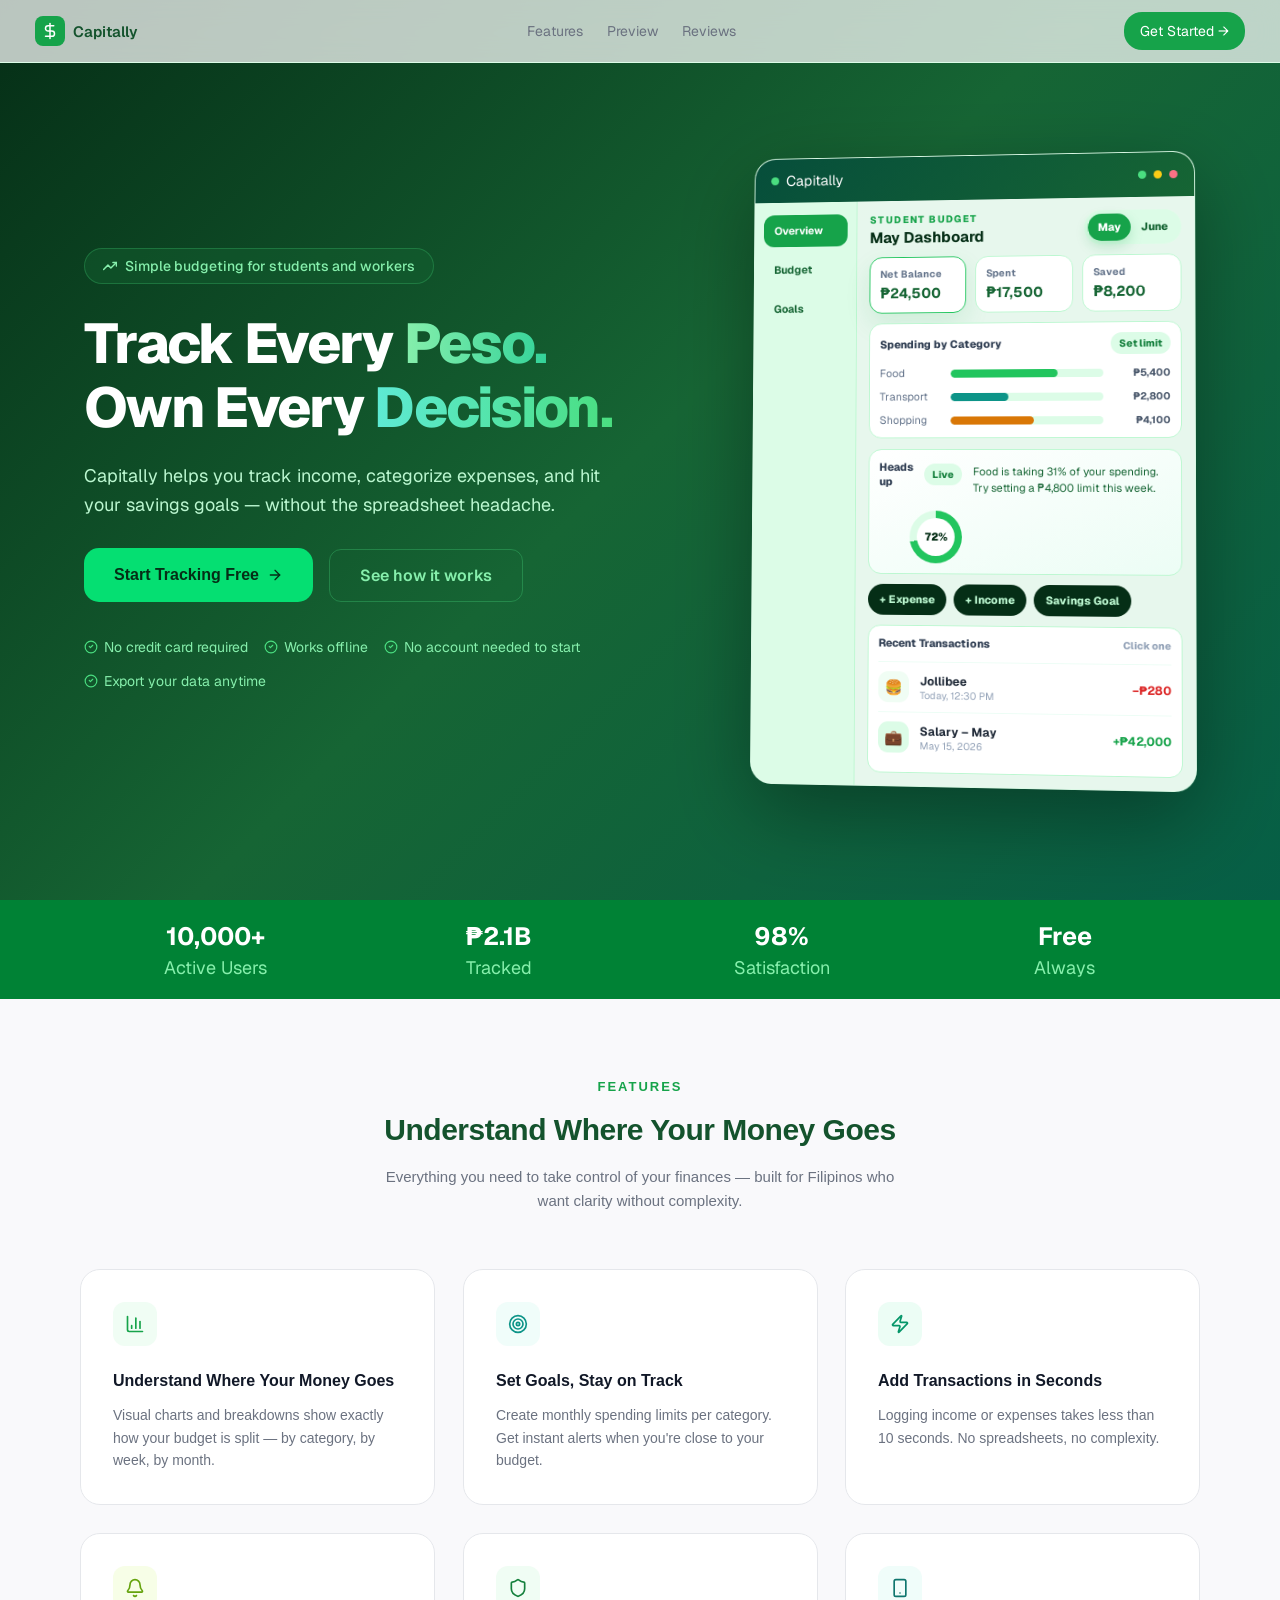
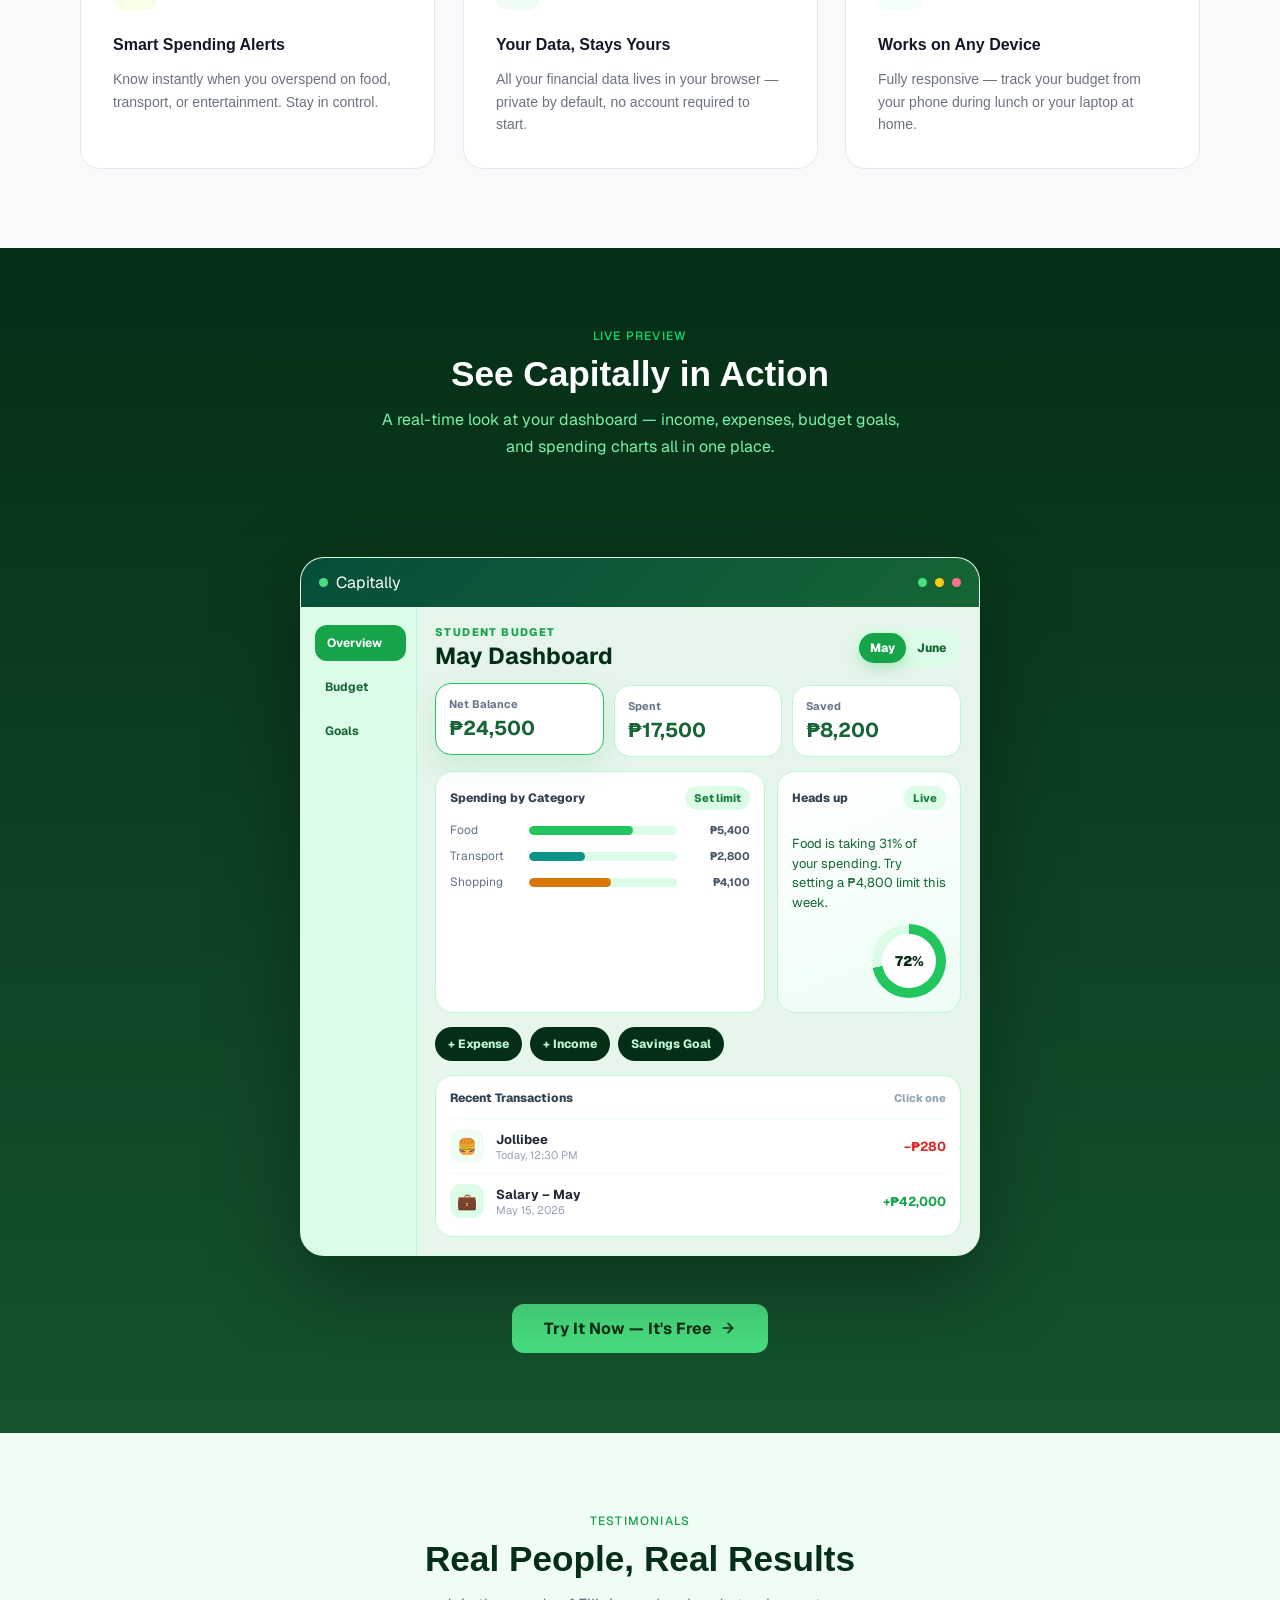
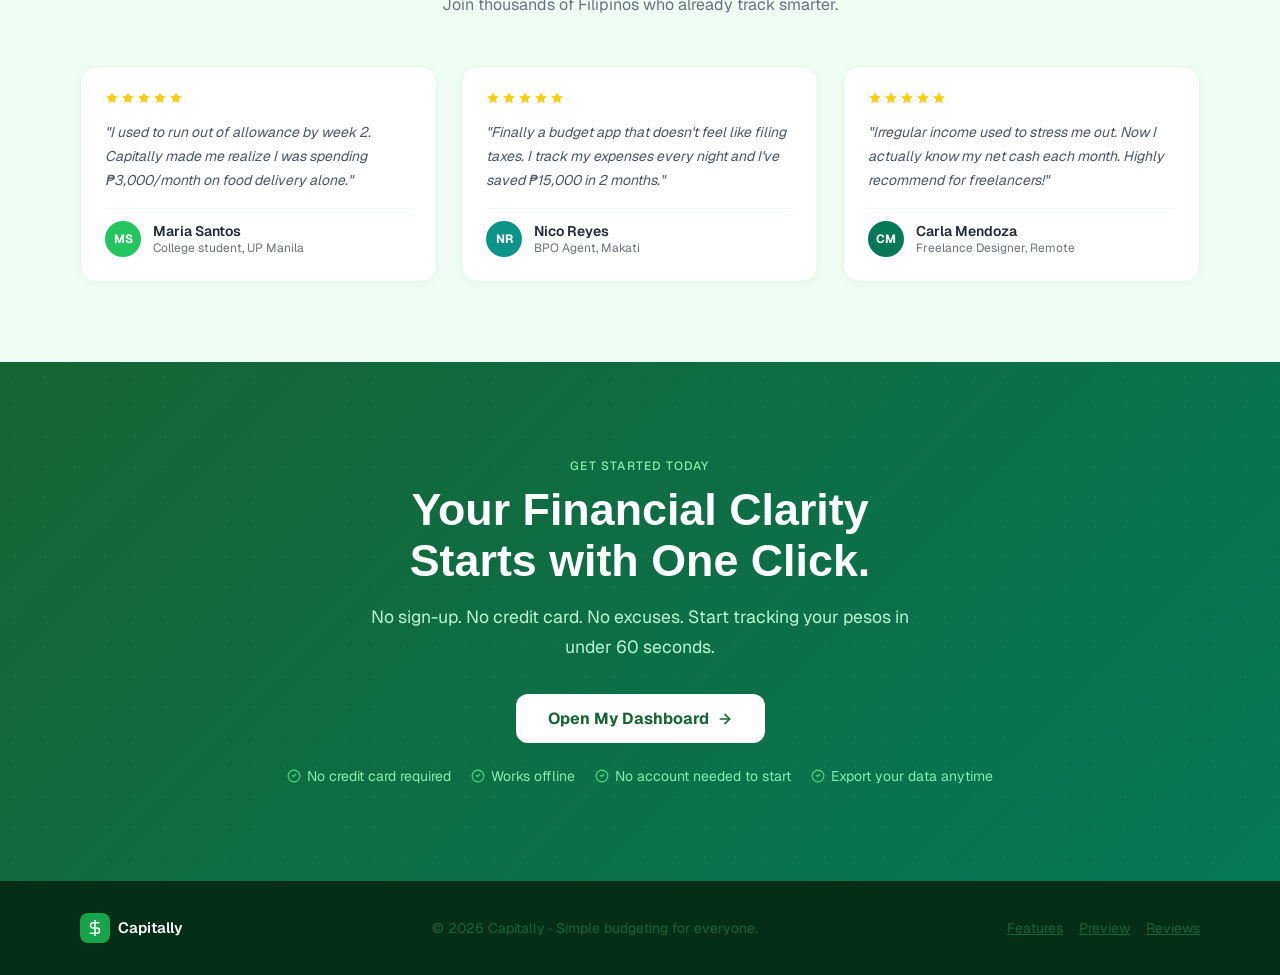
==== commit 62f20ea1: "Added Website Icon" ====
--- a/index.html
+++ b/index.html
@@ -5,7 +5,10 @@
     <meta name="viewport" content="width=device-width, initial-scale=1.0" />
     <title>Capitally</title>
     <link rel="stylesheet" href="style.css" />
-    link
+    <link rel="icon" type="image/png" sizes="32x32" href="favicon_io/favicon-32x32.png" />
+    <link rel="icon" type="image/png" sizes="16x16" href="favicon_io/favicon-16x16.png" />
+    <link rel="apple-touch-icon" href="favicon_io/apple-touch-icon.png" />
+    <link rel="manifest" href="favicon_io/site.webmanifest" />
   </head>
   <body>
     <!-- NAV BAR -->
@@ -86,7 +89,10 @@
           </div>
 
           <div class="cta-group anim-fade-up delay-2">
-            <button class="btn-tracking" onclick="window.open('lol.html', '_blank')">
+            <button
+              class="btn-tracking"
+              onclick="window.open('lol.html', '_blank')"
+            >
               Start Tracking Free
               <span class="arrow-icon"></span>
             </button>
@@ -110,108 +116,178 @@
         </div>
         <div class="hero-right">
           <div class="cap-mockup cap-mockup-hero" data-cap-mockup>
-  <div class="cap-window-bar">
-    <div class="cap-window-brand">
-      <span class="cap-brand-dot"></span>
-      <span>Capitally</span>
-    </div>
-    <div class="cap-window-actions" aria-hidden="true">
-      <span></span><span></span><span></span>
-    </div>
-  </div>
-
-  <div class="cap-app-shell">
-    <aside class="cap-sidebar">
-      <button class="cap-nav-item is-active" type="button" data-panel="overview">Overview</button>
-      <button class="cap-nav-item" type="button" data-panel="budget">Budget</button>
-      <button class="cap-nav-item" type="button" data-panel="goals">Goals</button>
-    </aside>
-
-    <div class="cap-dashboard">
-      <div class="cap-topline">
-        <div>
-          <span class="cap-kicker">Student Budget</span>
-          <h3 class="cap-title">May Dashboard</h3>
-        </div>
-        <div class="cap-month-tabs" aria-label="Choose dashboard month">
-          <button class="cap-month is-active" type="button" data-month="may">May</button>
-          <button class="cap-month" type="button" data-month="june">June</button>
-        </div>
-      </div>
-
-      <div class="cap-summary-grid">
-        <button class="cap-summary-card is-active" type="button" data-summary="balance">
-          <span>Net Balance</span>
-          <strong data-balance>₱24,500</strong>
-        </button>
-        <button class="cap-summary-card" type="button" data-summary="spent">
-          <span>Spent</span>
-          <strong data-spent>₱17,500</strong>
-        </button>
-        <button class="cap-summary-card" type="button" data-summary="saved">
-          <span>Saved</span>
-          <strong data-saved>₱8,200</strong>
-        </button>
-      </div>
-
-      <div class="cap-preview-grid">
-        <section class="cap-panel cap-chart-panel">
-          <div class="cap-panel-head">
-            <span>Spending by Category</span>
-            <button class="cap-chip" type="button" data-action="budget">Set limit</button>
-          </div>
-          <div class="cap-bar-row">
-            <span>Food</span>
-            <div class="cap-bar-track"><div class="cap-bar-fill" data-bar="food"></div></div>
-            <strong data-food>₱5,400</strong>
-          </div>
-          <div class="cap-bar-row">
-            <span>Transport</span>
-            <div class="cap-bar-track"><div class="cap-bar-fill teal" data-bar="transport"></div></div>
-            <strong data-transport>₱2,800</strong>
-          </div>
-          <div class="cap-bar-row">
-            <span>Shopping</span>
-            <div class="cap-bar-track"><div class="cap-bar-fill amber" data-bar="shopping"></div></div>
-            <strong data-shopping>₱4,100</strong>
-          </div>
-        </section>
-
-        <section class="cap-panel cap-insight-panel">
-          <div class="cap-panel-head">
-            <span>Heads up</span>
-            <span class="cap-live-dot">Live</span>
-          </div>
-          <p data-message>Food is taking 31% of your spending. Try setting a ₱4,800 limit this week.</p>
-          <div class="cap-progress-ring" aria-hidden="true"><span data-score>72%</span></div>
-        </section>
-      </div>
-
-      <div class="cap-actions">
-        <button type="button" data-action="expense">+ Expense</button>
-        <button type="button" data-action="income">+ Income</button>
-        <button type="button" data-action="goal">Savings Goal</button>
-      </div>
-
-      <section class="cap-panel cap-transaction-panel">
-        <div class="cap-panel-head">
-          <span>Recent Transactions</span>
-          <span class="cap-muted">Click one</span>
-        </div>
-        <button class="cap-transaction" type="button" data-transaction="food">
-          <span class="cap-txn-icon food">🍔</span>
-          <span><strong>Jollibee</strong><small>Today, 12:30 PM</small></span>
-          <b>−₱280</b>
-        </button>
-        <button class="cap-transaction" type="button" data-transaction="salary">
-          <span class="cap-txn-icon income">💼</span>
-          <span><strong>Salary – May</strong><small>May 15, 2026</small></span>
-          <b class="income">+₱42,000</b>
-        </button>
-      </section>
-    </div>
-  </div>
-</div>
+            <div class="cap-window-bar">
+              <div class="cap-window-brand">
+                <span class="cap-brand-dot"></span>
+                <span>Capitally</span>
+              </div>
+              <div class="cap-window-actions" aria-hidden="true">
+                <span></span><span></span><span></span>
+              </div>
+            </div>
+
+            <div class="cap-app-shell">
+              <aside class="cap-sidebar">
+                <button
+                  class="cap-nav-item is-active"
+                  type="button"
+                  data-panel="overview"
+                >
+                  Overview
+                </button>
+                <button class="cap-nav-item" type="button" data-panel="budget">
+                  Budget
+                </button>
+                <button class="cap-nav-item" type="button" data-panel="goals">
+                  Goals
+                </button>
+              </aside>
+
+              <div class="cap-dashboard">
+                <div class="cap-topline">
+                  <div>
+                    <span class="cap-kicker">Student Budget</span>
+                    <h3 class="cap-title">May Dashboard</h3>
+                  </div>
+                  <div
+                    class="cap-month-tabs"
+                    aria-label="Choose dashboard month"
+                  >
+                    <button
+                      class="cap-month is-active"
+                      type="button"
+                      data-month="may"
+                    >
+                      May
+                    </button>
+                    <button class="cap-month" type="button" data-month="june">
+                      June
+                    </button>
+                  </div>
+                </div>
+
+                <div class="cap-summary-grid">
+                  <button
+                    class="cap-summary-card is-active"
+                    type="button"
+                    data-summary="balance"
+                  >
+                    <span>Net Balance</span>
+                    <strong data-balance>₱24,500</strong>
+                  </button>
+                  <button
+                    class="cap-summary-card"
+                    type="button"
+                    data-summary="spent"
+                  >
+                    <span>Spent</span>
+                    <strong data-spent>₱17,500</strong>
+                  </button>
+                  <button
+                    class="cap-summary-card"
+                    type="button"
+                    data-summary="saved"
+                  >
+                    <span>Saved</span>
+                    <strong data-saved>₱8,200</strong>
+                  </button>
+                </div>
+
+                <div class="cap-preview-grid">
+                  <section class="cap-panel cap-chart-panel">
+                    <div class="cap-panel-head">
+                      <span>Spending by Category</span>
+                      <button
+                        class="cap-chip"
+                        type="button"
+                        data-action="budget"
+                      >
+                        Set limit
+                      </button>
+                    </div>
+                    <div class="cap-bar-row">
+                      <span>Food</span>
+                      <div class="cap-bar-track">
+                        <div class="cap-bar-fill" data-bar="food"></div>
+                      </div>
+                      <strong data-food>₱5,400</strong>
+                    </div>
+                    <div class="cap-bar-row">
+                      <span>Transport</span>
+                      <div class="cap-bar-track">
+                        <div
+                          class="cap-bar-fill teal"
+                          data-bar="transport"
+                        ></div>
+                      </div>
+                      <strong data-transport>₱2,800</strong>
+                    </div>
+                    <div class="cap-bar-row">
+                      <span>Shopping</span>
+                      <div class="cap-bar-track">
+                        <div
+                          class="cap-bar-fill amber"
+                          data-bar="shopping"
+                        ></div>
+                      </div>
+                      <strong data-shopping>₱4,100</strong>
+                    </div>
+                  </section>
+
+                  <section class="cap-panel cap-insight-panel">
+                    <div class="cap-panel-head">
+                      <span>Heads up</span>
+                      <span class="cap-live-dot">Live</span>
+                    </div>
+                    <p data-message>
+                      Food is taking 31% of your spending. Try setting a ₱4,800
+                      limit this week.
+                    </p>
+                    <div class="cap-progress-ring" aria-hidden="true">
+                      <span data-score>72%</span>
+                    </div>
+                  </section>
+                </div>
+
+                <div class="cap-actions">
+                  <button type="button" data-action="expense">+ Expense</button>
+                  <button type="button" data-action="income">+ Income</button>
+                  <button type="button" data-action="goal">Savings Goal</button>
+                </div>
+
+                <section class="cap-panel cap-transaction-panel">
+                  <div class="cap-panel-head">
+                    <span>Recent Transactions</span>
+                    <span class="cap-muted">Click one</span>
+                  </div>
+                  <button
+                    class="cap-transaction"
+                    type="button"
+                    data-transaction="food"
+                  >
+                    <span class="cap-txn-icon food">🍔</span>
+                    <span
+                      ><strong>Jollibee</strong
+                      ><small>Today, 12:30 PM</small></span
+                    >
+                    <b>−₱280</b>
+                  </button>
+                  <button
+                    class="cap-transaction"
+                    type="button"
+                    data-transaction="salary"
+                  >
+                    <span class="cap-txn-icon income">💼</span>
+                    <span
+                      ><strong>Salary – May</strong
+                      ><small>May 15, 2026</small></span
+                    >
+                    <b class="income">+₱42,000</b>
+                  </button>
+                </section>
+              </div>
+            </div>
+          </div>
         </div>
       </div>
     </section>
@@ -241,317 +317,514 @@
     </section>
 
     <!-- 2ND SECTION FEATURES -->
-  <section id="features" class="features-section">
-    <div class="features-container">
-      
-      <!-- Section Header -->
-      <div class="features-header">
-        <span class="features-badge anim-fade-up">Features</span>
-        <h2 class="features-title anim-fade-up delay-1">Understand Where Your Money Goes</h2>
-        <p class="features-subtitle anim-fade-up delay-2">Everything you need to take control of your finances — built for Filipinos who want clarity without complexity.</p>
+    <section id="features" class="features-section">
+      <div class="features-container">
+        <!-- Section Header -->
+        <div class="features-header">
+          <span class="features-badge anim-fade-up">Features</span>
+          <h2 class="features-title anim-fade-up delay-1">
+            Understand Where Your Money Goes
+          </h2>
+          <p class="features-subtitle anim-fade-up delay-2">
+            Everything you need to take control of your finances — built for
+            Filipinos who want clarity without complexity.
+          </p>
+        </div>
+
+        <!-- Features Grid -->
+        <div class="features-grid">
+          <!-- Feature Card 1 -->
+          <div class="feature-card anim-pop delay-1">
+            <div class="icon-wrapper icon-chart"></div>
+            <h4 class="card-title">Understand Where Your Money Goes</h4>
+            <p class="card-description">
+              Visual charts and breakdowns show exactly how your budget is split
+              — by category, by week, by month.
+            </p>
+          </div>
+
+          <!-- Feature Card 2 -->
+          <div class="feature-card anim-pop delay-2">
+            <div class="icon-wrapper icon-target"></div>
+            <h4 class="card-title">Set Goals, Stay on Track</h4>
+            <p class="card-description">
+              Create monthly spending limits per category. Get instant alerts
+              when you're close to your budget.
+            </p>
+          </div>
+
+          <!-- Feature Card 3 -->
+          <div class="feature-card anim-pop delay-3">
+            <div class="icon-wrapper icon-zap"></div>
+            <h4 class="card-title">Add Transactions in Seconds</h4>
+            <p class="card-description">
+              Logging income or expenses takes less than 10 seconds. No
+              spreadsheets, no complexity.
+            </p>
+          </div>
+
+          <!-- Feature Card 4 -->
+          <div class="feature-card anim-pop delay-4">
+            <div class="icon-wrapper icon-bell"></div>
+            <h4 class="card-title">Smart Spending Alerts</h4>
+            <p class="card-description">
+              Know instantly when you overspend on food, transport, or
+              entertainment. Stay in control.
+            </p>
+          </div>
+
+          <!-- Feature Card 5 -->
+          <div class="feature-card anim-pop delay-5">
+            <div class="icon-wrapper icon-shield"></div>
+            <h4 class="card-title">Your Data, Stays Yours</h4>
+            <p class="card-description">
+              All your financial data lives in your browser — private by
+              default, no account required to start.
+            </p>
+          </div>
+
+          <!-- Feature Card 6 -->
+          <div class="feature-card anim-pop delay-6">
+            <div class="icon-wrapper icon-smartphone"></div>
+            <h4 class="card-title">Works on Any Device</h4>
+            <p class="card-description">
+              Fully responsive — track your budget from your phone during lunch
+              or your laptop at home.
+            </p>
+          </div>
+        </div>
       </div>
-
-      <!-- Features Grid -->
-      <div class="features-grid">
-        
-        <!-- Feature Card 1 -->
-        <div class="feature-card anim-pop delay-1">
-          <div class="icon-wrapper icon-chart"></div>
-          <h4 class="card-title">Understand Where Your Money Goes</h4>
-          <p class="card-description">Visual charts and breakdowns show exactly how your budget is split — by category, by week, by month.</p>
-        </div>
-
-        <!-- Feature Card 2 -->
-        <div class="feature-card anim-pop delay-2">
-          <div class="icon-wrapper icon-target"></div>
-          <h4 class="card-title">Set Goals, Stay on Track</h4>
-          <p class="card-description">Create monthly spending limits per category. Get instant alerts when you're close to your budget.</p>
-        </div>
-
-        <!-- Feature Card 3 -->
-        <div class="feature-card anim-pop delay-3">
-          <div class="icon-wrapper icon-zap"></div>
-          <h4 class="card-title">Add Transactions in Seconds</h4>
-          <p class="card-description">Logging income or expenses takes less than 10 seconds. No spreadsheets, no complexity.</p>
-        </div>
-
-        <!-- Feature Card 4 -->
-        <div class="feature-card anim-pop delay-4">
-          <div class="icon-wrapper icon-bell"></div>
-          <h4 class="card-title">Smart Spending Alerts</h4>
-          <p class="card-description">Know instantly when you overspend on food, transport, or entertainment. Stay in control.</p>
-        </div>
-
-        <!-- Feature Card 5 -->
-        <div class="feature-card anim-pop delay-5">
-          <div class="icon-wrapper icon-shield"></div>
-          <h4 class="card-title">Your Data, Stays Yours</h4>
-          <p class="card-description">All your financial data lives in your browser — private by default, no account required to start.</p>
-        </div>
-
-        <!-- Feature Card 6 -->
-        <div class="feature-card anim-pop delay-6">
-          <div class="icon-wrapper icon-smartphone"></div>
-          <h4 class="card-title">Works on Any Device</h4>
-          <p class="card-description">Fully responsive — track your budget from your phone during lunch or your laptop at home.</p>
-        </div>
-
-      </div>
-    </div>
-  </section>
+    </section>
 
     <!-- PREVIEW -->
-<section class="preview-section" id="preview">
-  <div class="preview-inner">
-    <div class="section-head">
-      <span class="section-eyebrow anim-fade-up" style="color:#05df72">Live Preview</span>
-      <h2 class="section-title anim-fade-up delay-1" style="color:white">See Capitally in Action</h2>
-      <p class="section-sub anim-fade-up delay-2" style="color:#7bf1a8">A real-time look at your dashboard — income, expenses, budget goals, and spending charts all in one place.</p>
-    </div>
- 
-    <div class="preview-mockup-wrap anim-fade delay-1">
-      <div class="cap-mockup cap-mockup-preview" data-cap-mockup>
-  <div class="cap-window-bar">
-    <div class="cap-window-brand">
-      <span class="cap-brand-dot"></span>
-      <span>Capitally</span>
-    </div>
-    <div class="cap-window-actions" aria-hidden="true">
-      <span></span><span></span><span></span>
-    </div>
-  </div>
-
-  <div class="cap-app-shell">
-    <aside class="cap-sidebar">
-      <button class="cap-nav-item is-active" type="button" data-panel="overview">Overview</button>
-      <button class="cap-nav-item" type="button" data-panel="budget">Budget</button>
-      <button class="cap-nav-item" type="button" data-panel="goals">Goals</button>
-    </aside>
-
-    <div class="cap-dashboard">
-      <div class="cap-topline">
-        <div>
-          <span class="cap-kicker">Student Budget</span>
-          <h3 class="cap-title">May Dashboard</h3>
-        </div>
-        <div class="cap-month-tabs" aria-label="Choose dashboard month">
-          <button class="cap-month is-active" type="button" data-month="may">May</button>
-          <button class="cap-month" type="button" data-month="june">June</button>
-        </div>
-      </div>
-
-      <div class="cap-summary-grid">
-        <button class="cap-summary-card is-active" type="button" data-summary="balance">
-          <span>Net Balance</span>
-          <strong data-balance>₱24,500</strong>
-        </button>
-        <button class="cap-summary-card" type="button" data-summary="spent">
-          <span>Spent</span>
-          <strong data-spent>₱17,500</strong>
-        </button>
-        <button class="cap-summary-card" type="button" data-summary="saved">
-          <span>Saved</span>
-          <strong data-saved>₱8,200</strong>
+    <section class="preview-section" id="preview">
+      <div class="preview-inner">
+        <div class="section-head">
+          <span class="section-eyebrow anim-fade-up" style="color: #05df72"
+            >Live Preview</span
+          >
+          <h2 class="section-title anim-fade-up delay-1" style="color: white">
+            See Capitally in Action
+          </h2>
+          <p class="section-sub anim-fade-up delay-2" style="color: #7bf1a8">
+            A real-time look at your dashboard — income, expenses, budget goals,
+            and spending charts all in one place.
+          </p>
+        </div>
+
+        <div class="preview-mockup-wrap anim-fade delay-1">
+          <div class="cap-mockup cap-mockup-preview" data-cap-mockup>
+            <div class="cap-window-bar">
+              <div class="cap-window-brand">
+                <span class="cap-brand-dot"></span>
+                <span>Capitally</span>
+              </div>
+              <div class="cap-window-actions" aria-hidden="true">
+                <span></span><span></span><span></span>
+              </div>
+            </div>
+
+            <div class="cap-app-shell">
+              <aside class="cap-sidebar">
+                <button
+                  class="cap-nav-item is-active"
+                  type="button"
+                  data-panel="overview"
+                >
+                  Overview
+                </button>
+                <button class="cap-nav-item" type="button" data-panel="budget">
+                  Budget
+                </button>
+                <button class="cap-nav-item" type="button" data-panel="goals">
+                  Goals
+                </button>
+              </aside>
+
+              <div class="cap-dashboard">
+                <div class="cap-topline">
+                  <div>
+                    <span class="cap-kicker">Student Budget</span>
+                    <h3 class="cap-title">May Dashboard</h3>
+                  </div>
+                  <div
+                    class="cap-month-tabs"
+                    aria-label="Choose dashboard month"
+                  >
+                    <button
+                      class="cap-month is-active"
+                      type="button"
+                      data-month="may"
+                    >
+                      May
+                    </button>
+                    <button class="cap-month" type="button" data-month="june">
+                      June
+                    </button>
+                  </div>
+                </div>
+
+                <div class="cap-summary-grid">
+                  <button
+                    class="cap-summary-card is-active"
+                    type="button"
+                    data-summary="balance"
+                  >
+                    <span>Net Balance</span>
+                    <strong data-balance>₱24,500</strong>
+                  </button>
+                  <button
+                    class="cap-summary-card"
+                    type="button"
+                    data-summary="spent"
+                  >
+                    <span>Spent</span>
+                    <strong data-spent>₱17,500</strong>
+                  </button>
+                  <button
+                    class="cap-summary-card"
+                    type="button"
+                    data-summary="saved"
+                  >
+                    <span>Saved</span>
+                    <strong data-saved>₱8,200</strong>
+                  </button>
+                </div>
+
+                <div class="cap-preview-grid">
+                  <section class="cap-panel cap-chart-panel">
+                    <div class="cap-panel-head">
+                      <span>Spending by Category</span>
+                      <button
+                        class="cap-chip"
+                        type="button"
+                        data-action="budget"
+                      >
+                        Set limit
+                      </button>
+                    </div>
+                    <div class="cap-bar-row">
+                      <span>Food</span>
+                      <div class="cap-bar-track">
+                        <div class="cap-bar-fill" data-bar="food"></div>
+                      </div>
+                      <strong data-food>₱5,400</strong>
+                    </div>
+                    <div class="cap-bar-row">
+                      <span>Transport</span>
+                      <div class="cap-bar-track">
+                        <div
+                          class="cap-bar-fill teal"
+                          data-bar="transport"
+                        ></div>
+                      </div>
+                      <strong data-transport>₱2,800</strong>
+                    </div>
+                    <div class="cap-bar-row">
+                      <span>Shopping</span>
+                      <div class="cap-bar-track">
+                        <div
+                          class="cap-bar-fill amber"
+                          data-bar="shopping"
+                        ></div>
+                      </div>
+                      <strong data-shopping>₱4,100</strong>
+                    </div>
+                  </section>
+
+                  <section class="cap-panel cap-insight-panel">
+                    <div class="cap-panel-head">
+                      <span>Heads up</span>
+                      <span class="cap-live-dot">Live</span>
+                    </div>
+                    <p data-message>
+                      Food is taking 31% of your spending. Try setting a ₱4,800
+                      limit this week.
+                    </p>
+                    <div class="cap-progress-ring" aria-hidden="true">
+                      <span data-score>72%</span>
+                    </div>
+                  </section>
+                </div>
+
+                <div class="cap-actions">
+                  <button type="button" data-action="expense">+ Expense</button>
+                  <button type="button" data-action="income">+ Income</button>
+                  <button type="button" data-action="goal">Savings Goal</button>
+                </div>
+
+                <section class="cap-panel cap-transaction-panel">
+                  <div class="cap-panel-head">
+                    <span>Recent Transactions</span>
+                    <span class="cap-muted">Click one</span>
+                  </div>
+                  <button
+                    class="cap-transaction"
+                    type="button"
+                    data-transaction="food"
+                  >
+                    <span class="cap-txn-icon food">🍔</span>
+                    <span
+                      ><strong>Jollibee</strong
+                      ><small>Today, 12:30 PM</small></span
+                    >
+                    <b>−₱280</b>
+                  </button>
+                  <button
+                    class="cap-transaction"
+                    type="button"
+                    data-transaction="salary"
+                  >
+                    <span class="cap-txn-icon income">💼</span>
+                    <span
+                      ><strong>Salary – May</strong
+                      ><small>May 15, 2026</small></span
+                    >
+                    <b class="income">+₱42,000</b>
+                  </button>
+                </section>
+              </div>
+            </div>
+          </div>
+        </div>
+
+        <button class="btn-primary-lg" onclick="alert('App coming soon!')">
+          Try It Now — It's Free
+          <svg
+            viewBox="0 0 24 24"
+            fill="none"
+            stroke="currentColor"
+            stroke-width="2.5"
+            stroke-linecap="round"
+            stroke-linejoin="round"
+            style="width: 16px; height: 16px"
+          >
+            <line x1="5" y1="12" x2="19" y2="12" />
+            <polyline points="12 5 19 12 12 19" />
+          </svg>
         </button>
       </div>
-
-      <div class="cap-preview-grid">
-        <section class="cap-panel cap-chart-panel">
-          <div class="cap-panel-head">
-            <span>Spending by Category</span>
-            <button class="cap-chip" type="button" data-action="budget">Set limit</button>
-          </div>
-          <div class="cap-bar-row">
-            <span>Food</span>
-            <div class="cap-bar-track"><div class="cap-bar-fill" data-bar="food"></div></div>
-            <strong data-food>₱5,400</strong>
-          </div>
-          <div class="cap-bar-row">
-            <span>Transport</span>
-            <div class="cap-bar-track"><div class="cap-bar-fill teal" data-bar="transport"></div></div>
-            <strong data-transport>₱2,800</strong>
-          </div>
-          <div class="cap-bar-row">
-            <span>Shopping</span>
-            <div class="cap-bar-track"><div class="cap-bar-fill amber" data-bar="shopping"></div></div>
-            <strong data-shopping>₱4,100</strong>
-          </div>
-        </section>
-
-        <section class="cap-panel cap-insight-panel">
-          <div class="cap-panel-head">
-            <span>Heads up</span>
-            <span class="cap-live-dot">Live</span>
-          </div>
-          <p data-message>Food is taking 31% of your spending. Try setting a ₱4,800 limit this week.</p>
-          <div class="cap-progress-ring" aria-hidden="true"><span data-score>72%</span></div>
-        </section>
+    </section>
+
+    <!-- TESTIMONIALS -->
+    <section class="testimonials-section" id="Testimonials">
+      <div class="container">
+        <div class="section-head">
+          <span class="section-eyebrow anim-fade-up">Testimonials</span>
+          <h2 class="section-title anim-fade-up delay-1">
+            Real People, Real Results
+          </h2>
+          <p class="section-sub anim-fade-up delay-2">
+            Join thousands of Filipinos who already track smarter.
+          </p>
+        </div>
+        <div class="testimonials-grid">
+          <div class="testimonial-card anim-pop delay-1">
+            <div class="stars">
+              <svg viewBox="0 0 24 24">
+                <polygon
+                  points="12 2 15.09 8.26 22 9.27 17 14.14 18.18 21.02 12 17.77 5.82 21.02 7 14.14 2 9.27 8.91 8.26 12 2"
+                />
+              </svg>
+              <svg viewBox="0 0 24 24">
+                <polygon
+                  points="12 2 15.09 8.26 22 9.27 17 14.14 18.18 21.02 12 17.77 5.82 21.02 7 14.14 2 9.27 8.91 8.26 12 2"
+                />
+              </svg>
+              <svg viewBox="0 0 24 24">
+                <polygon
+                  points="12 2 15.09 8.26 22 9.27 17 14.14 18.18 21.02 12 17.77 5.82 21.02 7 14.14 2 9.27 8.91 8.26 12 2"
+                />
+              </svg>
+              <svg viewBox="0 0 24 24">
+                <polygon
+                  points="12 2 15.09 8.26 22 9.27 17 14.14 18.18 21.02 12 17.77 5.82 21.02 7 14.14 2 9.27 8.91 8.26 12 2"
+                />
+              </svg>
+              <svg viewBox="0 0 24 24">
+                <polygon
+                  points="12 2 15.09 8.26 22 9.27 17 14.14 18.18 21.02 12 17.77 5.82 21.02 7 14.14 2 9.27 8.91 8.26 12 2"
+                />
+              </svg>
+            </div>
+            <blockquote>
+              "I used to run out of allowance by week 2. Capitally made me
+              realize I was spending ₱3,000/month on food delivery alone."
+            </blockquote>
+            <div class="testimonial-author">
+              <div class="avatar" style="background: #22c55e">MS</div>
+              <div>
+                <div class="author-name">Maria Santos</div>
+                <div class="author-role">College student, UP Manila</div>
+              </div>
+            </div>
+          </div>
+
+          <div class="testimonial-card anim-pop delay-2">
+            <div class="stars">
+              <svg viewBox="0 0 24 24">
+                <polygon
+                  points="12 2 15.09 8.26 22 9.27 17 14.14 18.18 21.02 12 17.77 5.82 21.02 7 14.14 2 9.27 8.91 8.26 12 2"
+                />
+              </svg>
+              <svg viewBox="0 0 24 24">
+                <polygon
+                  points="12 2 15.09 8.26 22 9.27 17 14.14 18.18 21.02 12 17.77 5.82 21.02 7 14.14 2 9.27 8.91 8.26 12 2"
+                />
+              </svg>
+              <svg viewBox="0 0 24 24">
+                <polygon
+                  points="12 2 15.09 8.26 22 9.27 17 14.14 18.18 21.02 12 17.77 5.82 21.02 7 14.14 2 9.27 8.91 8.26 12 2"
+                />
+              </svg>
+              <svg viewBox="0 0 24 24">
+                <polygon
+                  points="12 2 15.09 8.26 22 9.27 17 14.14 18.18 21.02 12 17.77 5.82 21.02 7 14.14 2 9.27 8.91 8.26 12 2"
+                />
+              </svg>
+              <svg viewBox="0 0 24 24">
+                <polygon
+                  points="12 2 15.09 8.26 22 9.27 17 14.14 18.18 21.02 12 17.77 5.82 21.02 7 14.14 2 9.27 8.91 8.26 12 2"
+                />
+              </svg>
+            </div>
+            <blockquote>
+              "Finally a budget app that doesn't feel like filing taxes. I track
+              my expenses every night and I've saved ₱15,000 in 2 months."
+            </blockquote>
+            <div class="testimonial-author">
+              <div class="avatar" style="background: #0d9488">NR</div>
+              <div>
+                <div class="author-name">Nico Reyes</div>
+                <div class="author-role">BPO Agent, Makati</div>
+              </div>
+            </div>
+          </div>
+
+          <div class="testimonial-card anim-pop delay-3">
+            <div class="stars">
+              <svg viewBox="0 0 24 24">
+                <polygon
+                  points="12 2 15.09 8.26 22 9.27 17 14.14 18.18 21.02 12 17.77 5.82 21.02 7 14.14 2 9.27 8.91 8.26 12 2"
+                />
+              </svg>
+              <svg viewBox="0 0 24 24">
+                <polygon
+                  points="12 2 15.09 8.26 22 9.27 17 14.14 18.18 21.02 12 17.77 5.82 21.02 7 14.14 2 9.27 8.91 8.26 12 2"
+                />
+              </svg>
+              <svg viewBox="0 0 24 24">
+                <polygon
+                  points="12 2 15.09 8.26 22 9.27 17 14.14 18.18 21.02 12 17.77 5.82 21.02 7 14.14 2 9.27 8.91 8.26 12 2"
+                />
+              </svg>
+              <svg viewBox="0 0 24 24">
+                <polygon
+                  points="12 2 15.09 8.26 22 9.27 17 14.14 18.18 21.02 12 17.77 5.82 21.02 7 14.14 2 9.27 8.91 8.26 12 2"
+                />
+              </svg>
+              <svg viewBox="0 0 24 24">
+                <polygon
+                  points="12 2 15.09 8.26 22 9.27 17 14.14 18.18 21.02 12 17.77 5.82 21.02 7 14.14 2 9.27 8.91 8.26 12 2"
+                />
+              </svg>
+            </div>
+            <blockquote>
+              "Irregular income used to stress me out. Now I actually know my
+              net cash each month. Highly recommend for freelancers!"
+            </blockquote>
+            <div class="testimonial-author">
+              <div class="avatar" style="background: #047857">CM</div>
+              <div>
+                <div class="author-name">Carla Mendoza</div>
+                <div class="author-role">Freelance Designer, Remote</div>
+              </div>
+            </div>
+          </div>
+        </div>
       </div>
-
-      <div class="cap-actions">
-        <button type="button" data-action="expense">+ Expense</button>
-        <button type="button" data-action="income">+ Income</button>
-        <button type="button" data-action="goal">Savings Goal</button>
+    </section>
+
+    <!-- FINAL CTA -->
+    <section class="cta-section">
+      <div class="cta-inner">
+        <span class="section-eyebrow anim-fade-up" style="color: #86efac"
+          >Get Started Today</span
+        >
+        <h2 class="section-title anim-fade-up delay-1">
+          Your Financial Clarity<br />Starts with One Click.
+        </h2>
+        <p class="section-sub anim-fade-up delay-2">
+          No sign-up. No credit card. No excuses. Start tracking your pesos in
+          under 60 seconds.
+        </p>
+        <div class="cta-btns anim-pop delay-3">
+          <button class="btn-white" onclick="alert('App coming soon!')">
+            Open My Dashboard
+            <svg
+              viewBox="0 0 24 24"
+              fill="none"
+              stroke="currentColor"
+              stroke-width="2.5"
+              stroke-linecap="round"
+              stroke-linejoin="round"
+              style="width: 16px; height: 16px"
+            >
+              <line x1="5" y1="12" x2="19" y2="12" />
+              <polyline points="12 5 19 12 12 19" />
+            </svg>
+          </button>
+        </div>
+        <div class="cta-checks">
+          <div class="perk-item anim-fade-up delay-4">
+            <span class="icon-check"></span>No credit card required
+          </div>
+          <div class="perk-item anim-fade-up delay-5">
+            <span class="icon-check"></span>Works offline
+          </div>
+          <div class="perk-item anim-fade-up delay-6">
+            <span class="icon-check"></span>No account needed to start
+          </div>
+          <div class="perk-item anim-fade-up delay-7">
+            <span class="icon-check"></span>Export your data anytime
+          </div>
+        </div>
       </div>
-
-      <section class="cap-panel cap-transaction-panel">
-        <div class="cap-panel-head">
-          <span>Recent Transactions</span>
-          <span class="cap-muted">Click one</span>
-        </div>
-        <button class="cap-transaction" type="button" data-transaction="food">
-          <span class="cap-txn-icon food">🍔</span>
-          <span><strong>Jollibee</strong><small>Today, 12:30 PM</small></span>
-          <b>−₱280</b>
-        </button>
-        <button class="cap-transaction" type="button" data-transaction="salary">
-          <span class="cap-txn-icon income">💼</span>
-          <span><strong>Salary – May</strong><small>May 15, 2026</small></span>
-          <b class="income">+₱42,000</b>
-        </button>
-      </section>
-    </div>
-  </div>
-</div>
-    </div>
- 
-    <button class="btn-primary-lg" onclick="alert('App coming soon!')">
-      Try It Now — It's Free
-      <svg viewBox="0 0 24 24" fill="none" stroke="currentColor" stroke-width="2.5" stroke-linecap="round" stroke-linejoin="round" style="width:16px;height:16px"><line x1="5" y1="12" x2="19" y2="12"/><polyline points="12 5 19 12 12 19"/></svg>
-    </button>
-  </div>
-</section>
-
-    <!-- TESTIMONIALS -->
-<section class="testimonials-section" id="Testimonials">
-  <div class="container">
-    <div class="section-head">
-      <span class="section-eyebrow anim-fade-up">Testimonials</span>
-      <h2 class="section-title anim-fade-up delay-1">Real People, Real Results</h2>
-      <p class="section-sub anim-fade-up delay-2">Join thousands of Filipinos who already track smarter.</p>
-    </div>
-    <div class="testimonials-grid">
- 
-      <div class="testimonial-card anim-pop delay-1">
-        <div class="stars">
-          <svg viewBox="0 0 24 24"><polygon points="12 2 15.09 8.26 22 9.27 17 14.14 18.18 21.02 12 17.77 5.82 21.02 7 14.14 2 9.27 8.91 8.26 12 2"/></svg>
-          <svg viewBox="0 0 24 24"><polygon points="12 2 15.09 8.26 22 9.27 17 14.14 18.18 21.02 12 17.77 5.82 21.02 7 14.14 2 9.27 8.91 8.26 12 2"/></svg>
-          <svg viewBox="0 0 24 24"><polygon points="12 2 15.09 8.26 22 9.27 17 14.14 18.18 21.02 12 17.77 5.82 21.02 7 14.14 2 9.27 8.91 8.26 12 2"/></svg>
-          <svg viewBox="0 0 24 24"><polygon points="12 2 15.09 8.26 22 9.27 17 14.14 18.18 21.02 12 17.77 5.82 21.02 7 14.14 2 9.27 8.91 8.26 12 2"/></svg>
-          <svg viewBox="0 0 24 24"><polygon points="12 2 15.09 8.26 22 9.27 17 14.14 18.18 21.02 12 17.77 5.82 21.02 7 14.14 2 9.27 8.91 8.26 12 2"/></svg>
-        </div>
-        <blockquote>"I used to run out of allowance by week 2. Capitally made me realize I was spending ₱3,000/month on food delivery alone."</blockquote>
-        <div class="testimonial-author">
-          <div class="avatar" style="background:#22c55e">MS</div>
-          <div>
-            <div class="author-name">Maria Santos</div>
-            <div class="author-role">College student, UP Manila</div>
-          </div>
+    </section>
+
+    <!-- FOOTER -->
+    <footer>
+      <div class="inner">
+        <div class="footer-logo">
+          <!-- Same structure as the navbar logo -->
+          <div class="logo-icon">
+            <svg
+              xmlns="http://www.w3.org/2000/svg"
+              width="18"
+              height="18"
+              viewBox="0 0 24 24"
+              fill="none"
+              stroke="currentColor"
+              stroke-width="2"
+              stroke-linecap="round"
+              stroke-linejoin="round"
+            >
+              <line x1="12" x2="12" y1="2" y2="22"></line>
+              <path
+                d="M17 5H9.5a3.5 3.5 0 0 0 0 7h5a3.5 3.5 0 0 1 0 7H6"
+              ></path>
+            </svg>
+          </div>
+          <span class="logo-text">Capitally</span>
+        </div>
+        <p class="copy">© 2026 Capitally · Simple budgeting for everyone.</p>
+        <div class="footer-links">
+          <a href="#features">Features</a>
+          <a href="#preview">Preview</a>
+          <a href="#Testimonials">Reviews</a>
         </div>
       </div>
- 
-      <div class="testimonial-card anim-pop delay-2">
-        <div class="stars">
-          <svg viewBox="0 0 24 24"><polygon points="12 2 15.09 8.26 22 9.27 17 14.14 18.18 21.02 12 17.77 5.82 21.02 7 14.14 2 9.27 8.91 8.26 12 2"/></svg>
-          <svg viewBox="0 0 24 24"><polygon points="12 2 15.09 8.26 22 9.27 17 14.14 18.18 21.02 12 17.77 5.82 21.02 7 14.14 2 9.27 8.91 8.26 12 2"/></svg>
-          <svg viewBox="0 0 24 24"><polygon points="12 2 15.09 8.26 22 9.27 17 14.14 18.18 21.02 12 17.77 5.82 21.02 7 14.14 2 9.27 8.91 8.26 12 2"/></svg>
-          <svg viewBox="0 0 24 24"><polygon points="12 2 15.09 8.26 22 9.27 17 14.14 18.18 21.02 12 17.77 5.82 21.02 7 14.14 2 9.27 8.91 8.26 12 2"/></svg>
-          <svg viewBox="0 0 24 24"><polygon points="12 2 15.09 8.26 22 9.27 17 14.14 18.18 21.02 12 17.77 5.82 21.02 7 14.14 2 9.27 8.91 8.26 12 2"/></svg>
-        </div>
-        <blockquote>"Finally a budget app that doesn't feel like filing taxes. I track my expenses every night and I've saved ₱15,000 in 2 months."</blockquote>
-        <div class="testimonial-author">
-          <div class="avatar" style="background:#0d9488">NR</div>
-          <div>
-            <div class="author-name">Nico Reyes</div>
-            <div class="author-role">BPO Agent, Makati</div>
-          </div>
-        </div>
-      </div>
- 
-      <div class="testimonial-card anim-pop delay-3">
-        <div class="stars">
-          <svg viewBox="0 0 24 24"><polygon points="12 2 15.09 8.26 22 9.27 17 14.14 18.18 21.02 12 17.77 5.82 21.02 7 14.14 2 9.27 8.91 8.26 12 2"/></svg>
-          <svg viewBox="0 0 24 24"><polygon points="12 2 15.09 8.26 22 9.27 17 14.14 18.18 21.02 12 17.77 5.82 21.02 7 14.14 2 9.27 8.91 8.26 12 2"/></svg>
-          <svg viewBox="0 0 24 24"><polygon points="12 2 15.09 8.26 22 9.27 17 14.14 18.18 21.02 12 17.77 5.82 21.02 7 14.14 2 9.27 8.91 8.26 12 2"/></svg>
-          <svg viewBox="0 0 24 24"><polygon points="12 2 15.09 8.26 22 9.27 17 14.14 18.18 21.02 12 17.77 5.82 21.02 7 14.14 2 9.27 8.91 8.26 12 2"/></svg>
-          <svg viewBox="0 0 24 24"><polygon points="12 2 15.09 8.26 22 9.27 17 14.14 18.18 21.02 12 17.77 5.82 21.02 7 14.14 2 9.27 8.91 8.26 12 2"/></svg>
-        </div>
-        <blockquote>"Irregular income used to stress me out. Now I actually know my net cash each month. Highly recommend for freelancers!"</blockquote>
-        <div class="testimonial-author">
-          <div class="avatar" style="background:#047857">CM</div>
-          <div>
-            <div class="author-name">Carla Mendoza</div>
-            <div class="author-role">Freelance Designer, Remote</div>
-          </div>
-        </div>
-      </div>
- 
-    </div>
-  </div>
-</section>
- 
-<!-- FINAL CTA -->
-<section class="cta-section">
-  <div class="cta-inner">
-    <span class="section-eyebrow anim-fade-up" style="color: #86efac;">Get Started Today</span>
-    <h2 class="section-title anim-fade-up delay-1">Your Financial Clarity<br>Starts with One Click.</h2>
-    <p class="section-sub anim-fade-up delay-2">No sign-up. No credit card. No excuses. Start tracking your pesos in under 60 seconds.</p>
-    <div class="cta-btns anim-pop delay-3">
-      <button class="btn-white" onclick="alert('App coming soon!')">
-        Open My Dashboard
-        <svg viewBox="0 0 24 24" fill="none" stroke="currentColor" stroke-width="2.5" stroke-linecap="round" stroke-linejoin="round" style="width:16px;height:16px"><line x1="5" y1="12" x2="19" y2="12"/><polyline points="12 5 19 12 12 19"/></svg>
-      </button>
-    </div>
-    <div class="cta-checks">
-      <div class="perk-item anim-fade-up delay-4">
-              <span class="icon-check"></span>No credit card required
-      </div>
-      <div class="perk-item anim-fade-up delay-5">
-              <span class="icon-check"></span>Works offline
-      </div>
-      <div class="perk-item anim-fade-up delay-6">
-              <span class="icon-check"></span>No account needed to start
-      </div>
-      <div class="perk-item anim-fade-up delay-7">
-              <span class="icon-check"></span>Export your data anytime
-      </div>
-    </div>
-  </div>
-</section>
- 
-<!-- FOOTER -->
-<footer>
-  <div class="inner">
-    <div class="footer-logo">
-      <!-- Same structure as the navbar logo -->
-      <div class="logo-icon">
-        <svg
-          xmlns="http://www.w3.org/2000/svg"
-          width="18"
-          height="18"
-          viewBox="0 0 24 24"
-          fill="none"
-          stroke="currentColor"
-          stroke-width="2"
-          stroke-linecap="round"
-          stroke-linejoin="round"
-        >
-          <line x1="12" x2="12" y1="2" y2="22"></line>
-          <path d="M17 5H9.5a3.5 3.5 0 0 0 0 7h5a3.5 3.5 0 0 1 0 7H6"></path>
-        </svg>
-      </div>
-      <span class="logo-text">Capitally</span>
-    </div>
-    <p class="copy">© 2026 Capitally · Simple budgeting for everyone.</p>
-    <div class="footer-links">
-      <a href="#features">Features</a>
-      <a href="#preview">Preview</a>
-      <a href="#Testimonials">Reviews</a>
-    </div>
-  </div>
-</footer>
-<script src="index.js"></script>
+    </footer>
+    <script src="index.js"></script>
   </body>
 </html>
-
-
